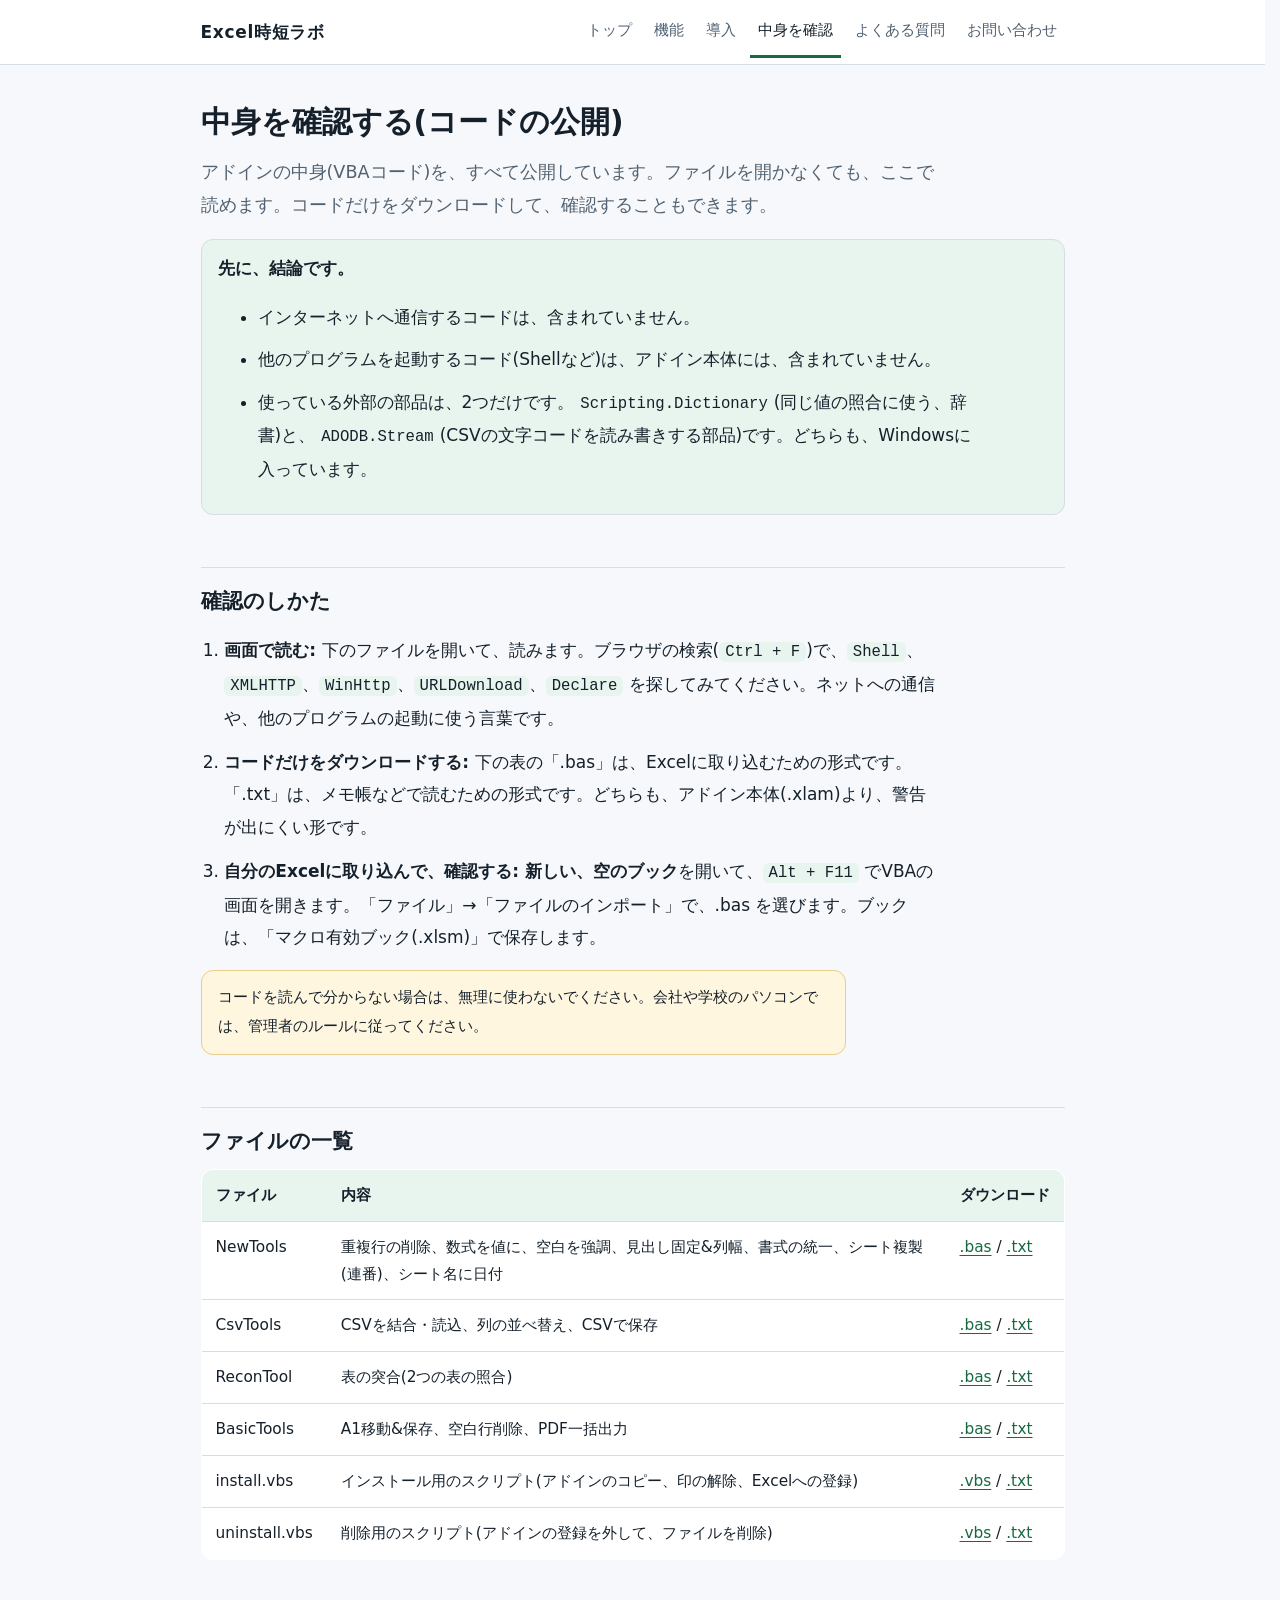
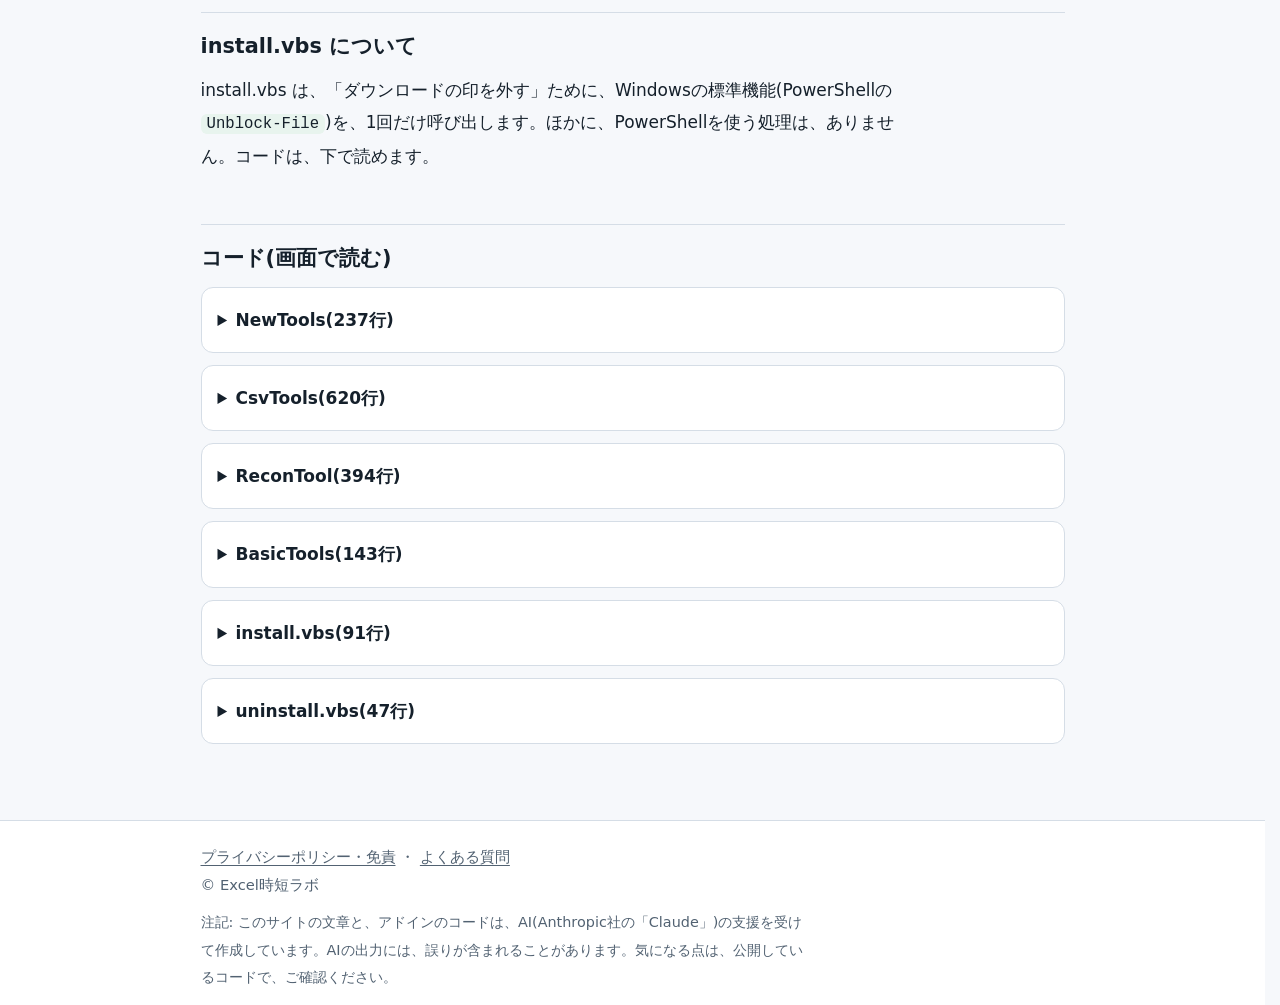
==== code.html @ a4383a53 "Add files via upload" ====
<!doctype html>
<html lang="ja">
<head>
<meta charset="utf-8">
<meta name="viewport" content="width=device-width, initial-scale=1">
<title>中身を確認する(コードの公開)|Excel時短ラボ</title>
<meta name="description" content="アドインのVBAコードを、すべて公開しています。画面で読めて、コードだけをダウンロードして確認することもできます。">
<link rel="stylesheet" href="style.css">
</head>
<body>
<a class="skip" href="#main">本文へ移動</a>
<header class="site"><div class="wrap">
  <a class="brand" href="index.html">Excel時短ラボ</a>
  <nav class="site" aria-label="メニュー">
    <a href="index.html">トップ</a><a href="features.html">機能</a><a href="install.html">導入</a><a href="code.html" aria-current="page">中身を確認</a><a href="faq.html">よくある質問</a><a href="contact.html">お問い合わせ</a>
  </nav>
</div></header>

<main id="main"><div class="wrap">
  <h1>中身を確認する(コードの公開)</h1>
  <p class="lead">アドインの中身(VBAコード)を、すべて公開しています。ファイルを開かなくても、ここで読めます。コードだけをダウンロードして、確認することもできます。</p>

  <div class="ok">
    <b>先に、結論です。</b>
    <ul>
      <li>インターネットへ通信するコードは、含まれていません。</li>
      <li>他のプログラムを起動するコード(Shellなど)は、アドイン本体には、含まれていません。</li>
      <li>使っている外部の部品は、2つだけです。<code>Scripting.Dictionary</code>(同じ値の照合に使う、辞書)と、<code>ADODB.Stream</code>(CSVの文字コードを読み書きする部品)です。どちらも、Windowsに入っています。</li>
    </ul>
  </div>

  <h2>確認のしかた</h2>
  <ol class="steps">
    <li><b>画面で読む:</b> 下のファイルを開いて、読みます。ブラウザの検索(<code>Ctrl + F</code>)で、<code>Shell</code>、<code>XMLHTTP</code>、<code>WinHttp</code>、<code>URLDownload</code>、<code>Declare</code> を探してみてください。ネットへの通信や、他のプログラムの起動に使う言葉です。</li>
    <li><b>コードだけをダウンロードする:</b> 下の表の「.bas」は、Excelに取り込むための形式です。「.txt」は、メモ帳などで読むための形式です。どちらも、アドイン本体(.xlam)より、警告が出にくい形です。</li>
    <li><b>自分のExcelに取り込んで、確認する:</b> <b>新しい、空のブック</b>を開いて、<code>Alt + F11</code> でVBAの画面を開きます。「ファイル」→「ファイルのインポート」で、.bas を選びます。ブックは、「マクロ有効ブック(.xlsm)」で保存します。</li>
  </ol>
  <p class="note">コードを読んで分からない場合は、無理に使わないでください。会社や学校のパソコンでは、管理者のルールに従ってください。</p>

  <h2>ファイルの一覧</h2>
  <table>
    <tr><th>ファイル</th><th>内容</th><th>ダウンロード</th></tr>
    <tr><td>NewTools</td><td>重複行の削除、数式を値に、空白を強調、見出し固定&amp;列幅、書式の統一、シート複製(連番)、シート名に日付</td><td><a href="code/NewTools.bas" download>.bas</a> / <a href="code/NewTools.txt">.txt</a></td></tr>
    <tr><td>CsvTools</td><td>CSVを結合・読込、列の並べ替え、CSVで保存</td><td><a href="code/CsvTools.bas" download>.bas</a> / <a href="code/CsvTools.txt">.txt</a></td></tr>
    <tr><td>ReconTool</td><td>表の突合(2つの表の照合)</td><td><a href="code/ReconTool.bas" download>.bas</a> / <a href="code/ReconTool.txt">.txt</a></td></tr>
    <tr><td>BasicTools</td><td>A1移動&amp;保存、空白行削除、PDF一括出力</td><td><a href="code/BasicTools.bas" download>.bas</a> / <a href="code/BasicTools.txt">.txt</a></td></tr>
    <tr><td>install.vbs</td><td>インストール用のスクリプト(アドインのコピー、印の解除、Excelへの登録)</td><td><a href="code/install.vbs" download>.vbs</a> / <a href="code/install.txt">.txt</a></td></tr>
    <tr><td>uninstall.vbs</td><td>削除用のスクリプト(アドインの登録を外して、ファイルを削除)</td><td><a href="code/uninstall.vbs" download>.vbs</a> / <a href="code/uninstall.txt">.txt</a></td></tr>
  </table>

  <h2>install.vbs について</h2>
  <p>install.vbs は、「ダウンロードの印を外す」ために、Windowsの標準機能(PowerShellの <code>Unblock-File</code>)を、1回だけ呼び出します。ほかに、PowerShellを使う処理は、ありません。コードは、下で読めます。</p>

  <h2>コード(画面で読む)</h2>
  <details><summary>NewTools(237行)</summary><pre class="code">Attribute VB_Name = "NewTools"
Option Explicit

' 便利ツール 追加機能(重複行の削除 / 見出し固定と列幅調整 / 数式を値に / 空白の強調 / 書式の統一 / シート複製 / シート名に日付)
' リボンのボタン(customUI14.xml)の onAction から呼ばれる。ファイルの削除や、ネットへの送信は、しない。

Private Const TITLE As String = "便利ツール"

Private Function NT_Ask(ByVal msg As String) As Boolean
    NT_Ask = (MsgBox(msg, vbYesNo + vbQuestion + vbDefaultButton2, TITLE) = vbYes)
End Function

Private Function NT_SelRange() As Range
    ' 選択がセル範囲のときだけ返す(グラフなどを選んでいるときは Nothing)
    If TypeName(Selection) = "Range" Then Set NT_SelRange = Selection
End Function

Private Function NT_SheetExists(ByVal nm As String) As Boolean
    Dim ws As Object
    For Each ws In ActiveWorkbook.Sheets
        If StrComp(ws.Name, nm, vbTextCompare) = 0 Then NT_SheetExists = True: Exit Function
    Next ws
End Function

' ---- 1. 重複行の削除 ----
' Excel 標準の RemoveDuplicates は、この呼び出し方だと「引数が不正」になることがあるので、自分で重複を探して、下の行から削除する
Sub Ribbon_RemoveDuplicates(control As IRibbonControl)
    Dim rng As Range, ans As VbMsgBoxResult, data As Variant, dict As Object
    Dim flags() As Boolean, r As Long, c As Long, key As String, startRow As Long, cnt As Long
    Set rng = NT_SelRange()
    If rng Is Nothing Then MsgBox "セル範囲を選んでから、押してください。", vbExclamation, TITLE: Exit Sub
    If rng.Areas.Count &gt; 1 Then MsgBox "範囲は、1か所だけ選んでください。", vbExclamation, TITLE: Exit Sub
    If rng.Cells.CountLarge = 1 Then Set rng = rng.CurrentRegion
    If rng.Rows.Count &lt; 2 Then MsgBox "2行以上のデータを選んでください。", vbExclamation, TITLE: Exit Sub
    ans = MsgBox("範囲 " &amp; rng.Address(False, False) &amp; " で、すべての列が同じ行を、重複として削除します(最初の1行は残します)。" &amp; vbCrLf &amp; vbCrLf &amp; _
                 "1行目は、見出しですか?" &amp; vbCrLf &amp; _
                 "  はい … 見出し(削除の対象にしない)" &amp; vbCrLf &amp; _
                 "  いいえ … 見出しなし" &amp; vbCrLf &amp; _
                 "  キャンセル … 中止" &amp; vbCrLf &amp; vbCrLf &amp; _
                 "※ 元に戻せません。心配なら、先に、ファイルのコピーを取ってください。", _
                 vbYesNoCancel + vbQuestion + vbDefaultButton3, TITLE)
    If ans = vbCancel Then Exit Sub
    startRow = IIf(ans = vbYes, 2, 1)
    On Error GoTo EH
    data = rng.Value2
    Set dict = CreateObject("Scripting.Dictionary")
    dict.CompareMode = vbTextCompare
    ReDim flags(1 To UBound(data, 1))
    For r = startRow To UBound(data, 1)
        key = ""
        For c = 1 To UBound(data, 2)
            If IsError(data(r, c)) Then
                key = key &amp; "#E" &amp; Chr(1)
            Else
                key = key &amp; CStr(data(r, c)) &amp; Chr(1)
            End If
        Next c
        If dict.Exists(key) Then
            flags(r) = True
            cnt = cnt + 1
        Else
            dict.Add key, 1
        End If
    Next r
    If cnt = 0 Then MsgBox "重複した行は、ありませんでした。", vbInformation, TITLE: Exit Sub
    Application.ScreenUpdating = False
    For r = UBound(data, 1) To startRow Step -1
        If flags(r) Then rng.Rows(r).Delete Shift:=xlUp
    Next r
    Application.ScreenUpdating = True
    MsgBox cnt &amp; " 行の重複を、削除しました。", vbInformation, TITLE
    Exit Sub
EH:
    Application.ScreenUpdating = True
    MsgBox "削除できませんでした。(" &amp; Err.Description &amp; ")", vbExclamation, TITLE
End Sub


' ---- 2. 見出し行の固定と、列幅の自動調整(全シート) ----
Sub Ribbon_FreezeAutoFit(control As IRibbonControl)
    Dim ws As Worksheet, cur As Object, skipped As Long
    If Not NT_Ask("全シートの、1行目を見出しとして固定し、列幅を自動調整します。" &amp; vbCrLf &amp; "(今ある固定と、列幅は、置き換わります)" &amp; vbCrLf &amp; vbCrLf &amp; "よろしいですか?") Then Exit Sub
    Set cur = ActiveSheet
    Application.ScreenUpdating = False
    For Each ws In ActiveWorkbook.Worksheets
        If ws.Visible = xlSheetVisible Then
            On Error Resume Next
            Err.Clear
            ws.Activate
            ActiveWindow.FreezePanes = False
            ActiveWindow.ScrollRow = 1
            ActiveWindow.ScrollColumn = 1
            ws.Range("A2").Select
            ActiveWindow.FreezePanes = True
            ws.Range("A1").Select
            ws.UsedRange.Columns.AutoFit
            If Err.Number &lt;&gt; 0 Then skipped = skipped + 1
            On Error GoTo 0
        End If
    Next ws
    cur.Activate
    Application.ScreenUpdating = True
    MsgBox "完了しました。" &amp; IIf(skipped &gt; 0, vbCrLf &amp; "(保護されているなどで、処理できなかったシート: " &amp; skipped &amp; ")", ""), vbInformation, TITLE
End Sub

' ---- 3. 全シートの書式の統一 ----
Sub Ribbon_UnifyFormat(control As IRibbonControl)
    Dim ws As Worksheet, cur As Object, fnt As String, sz As Double, skipped As Long
    If Not NT_Ask("全シートの、データのある範囲に、次の書式をそろえます。" &amp; vbCrLf &amp; _
                  "  ・フォント … いま開いているシートの A1 と同じ" &amp; vbCrLf &amp; _
                  "  ・細い罫線(薄いグレー)" &amp; vbCrLf &amp; _
                  "  ・1行目 … 太字、薄いグレーの背景" &amp; vbCrLf &amp; vbCrLf &amp; _
                  "※ 元に戻せません。よろしいですか?") Then Exit Sub
    Set cur = ActiveSheet
    fnt = cur.Range("A1").Font.Name
    sz = cur.Range("A1").Font.Size
    Application.ScreenUpdating = False
    For Each ws In ActiveWorkbook.Worksheets
        If ws.Visible = xlSheetVisible Then
            If Application.WorksheetFunction.CountA(ws.UsedRange) &gt; 0 Then
                On Error Resume Next
                Err.Clear
                With ws.UsedRange
                    .Font.Name = fnt
                    .Font.Size = sz
                    .Borders.LineStyle = xlContinuous
                    .Borders.Weight = xlThin
                    .Borders.Color = RGB(191, 191, 191)
                    .Rows(1).Font.Bold = True
                    .Rows(1).Interior.Color = RGB(242, 242, 242)
                End With
                If Err.Number &lt;&gt; 0 Then skipped = skipped + 1
                On Error GoTo 0
            End If
        End If
    Next ws
    Application.ScreenUpdating = True
    MsgBox "完了しました。" &amp; IIf(skipped &gt; 0, vbCrLf &amp; "(保護されているなどで、処理できなかったシート: " &amp; skipped &amp; ")", ""), vbInformation, TITLE
End Sub

' ---- 4. 数式を値に変換 ----
Sub Ribbon_ToValues(control As IRibbonControl)
    Dim rng As Range, a As Range, r As Range
    Set rng = NT_SelRange()
    If rng Is Nothing Then MsgBox "セル範囲を選んでから、押してください。", vbExclamation, TITLE: Exit Sub
    If Not NT_Ask("選んだ範囲 " &amp; rng.Address(False, False) &amp; " の数式を、結果の値に置き換えます。" &amp; vbCrLf &amp; _
                  "数式は、なくなります。元に戻せません。" &amp; vbCrLf &amp; vbCrLf &amp; "よろしいですか?") Then Exit Sub
    On Error GoTo EH
    For Each a In rng.Areas
        Set r = Intersect(a, a.Worksheet.UsedRange)    ' 列全体などを選んだときに、重くならないように
        If Not r Is Nothing Then r.Value = r.Value
    Next a
    MsgBox "値に変換しました。", vbInformation, TITLE
    Exit Sub
EH:
    MsgBox "変換できませんでした。(" &amp; Err.Description &amp; ")", vbExclamation, TITLE
End Sub

' ---- 5. 空白セルの強調 / 解除 ----
Sub Ribbon_HighlightBlank(control As IRibbonControl)
    Dim target As Range, ans As VbMsgBoxResult, fc As Object, i As Long
    Set target = NT_SelRange()
    If target Is Nothing Then Set target = ActiveSheet.UsedRange
    If target.Cells.CountLarge = 1 Then Set target = ActiveSheet.UsedRange
    ans = MsgBox("範囲 " &amp; target.Address(False, False) &amp; " の空白セルを、色で強調します(条件付き書式)。" &amp; vbCrLf &amp; vbCrLf &amp; _
                 "  はい … 黄色で強調する" &amp; vbCrLf &amp; _
                 "  いいえ … 空白の強調を解除する" &amp; vbCrLf &amp; _
                 "  キャンセル … 中止", vbYesNoCancel + vbQuestion, TITLE)
    If ans = vbCancel Then Exit Sub
    On Error GoTo EH
    If ans = vbYes Then
        Set fc = target.FormatConditions.Add(Type:=xlBlanksCondition)
        fc.SetFirstPriority
        fc.Interior.Color = RGB(255, 242, 102)
    Else
        For i = target.FormatConditions.Count To 1 Step -1
            If target.FormatConditions(i).Type = xlBlanksCondition Then target.FormatConditions(i).Delete
        Next i
    End If
    MsgBox "完了しました。", vbInformation, TITLE
    Exit Sub
EH:
    MsgBox "処理できませんでした。(" &amp; Err.Description &amp; ")", vbExclamation, TITLE
End Sub

' ---- 6. シートの複製(連番) ----
Sub Ribbon_CopySheet(control As IRibbonControl)
    Dim s As String, n As Long, i As Long, k As Long, src As Object, base As String, nm As String, suffix As String
    If ActiveSheet Is Nothing Then Exit Sub
    s = InputBox("いま開いているシート「" &amp; ActiveSheet.Name &amp; "」を、何枚、複製しますか?(1?50)" &amp; vbCrLf &amp; "名前は、「元の名前_1」「元の名前_2」…になります。", TITLE, "3")
    If Len(s) = 0 Then Exit Sub
    If Not IsNumeric(s) Then MsgBox "数字で入力してください。", vbExclamation, TITLE: Exit Sub
    n = CLng(s)
    If n &lt; 1 Or n &gt; 50 Then MsgBox "1?50の数字にしてください。", vbExclamation, TITLE: Exit Sub
    Set src = ActiveSheet
    base = src.Name
    On Error GoTo EH
    Application.ScreenUpdating = False
    For i = 1 To n
        Do
            k = k + 1
            suffix = "_" &amp; k
            nm = Left$(base, 31 - Len(suffix)) &amp; suffix
        Loop While NT_SheetExists(nm)
        src.Copy After:=ActiveWorkbook.Sheets(ActiveWorkbook.Sheets.Count)
        ActiveSheet.Name = nm
        src.Activate
    Next i
    Application.ScreenUpdating = True
    MsgBox n &amp; " 枚、複製しました。", vbInformation, TITLE
    Exit Sub
EH:
    Application.ScreenUpdating = True
    MsgBox "途中で止まりました。(" &amp; Err.Description &amp; ")", vbExclamation, TITLE
End Sub

' ---- 7. シート名の先頭に、日付(yyyymmdd_)を付ける ----
Sub Ribbon_RenameSheets(control As IRibbonControl)
    Dim ws As Object, pre As String, nm As String, done As Long, skipped As Long
    pre = Format(Date, "yyyymmdd") &amp; "_"
    If Not NT_Ask("全シートの名前の先頭に、「" &amp; pre &amp; "」を付けます。(31文字を超える分は、後ろを切ります)" &amp; vbCrLf &amp; vbCrLf &amp; "よろしいですか?") Then Exit Sub
    On Error Resume Next
    For Each ws In ActiveWorkbook.Sheets
        If Left$(ws.Name, Len(pre)) &lt;&gt; pre Then
            nm = Left$(pre &amp; ws.Name, 31)
            If NT_SheetExists(nm) Then
                skipped = skipped + 1
            Else
                Err.Clear
                ws.Name = nm
                If Err.Number &lt;&gt; 0 Then skipped = skipped + 1 Else done = done + 1
            End If
        End If
    Next ws
    On Error GoTo 0
    MsgBox done &amp; " 枚の名前を変えました。" &amp; IIf(skipped &gt; 0, vbCrLf &amp; "(名前が重なるなどで、変えなかったシート: " &amp; skipped &amp; ")", ""), vbInformation, TITLE
End Sub</pre></details>
  <details><summary>CsvTools(620行)</summary><pre class="code">Attribute VB_Name = "CsvTools"
Option Explicit

' CSVツール(CSVの結合・読み込み / 列の並べ替え / CSVで保存)
' リボンのボタン(customUI14.xml)の onAction から呼ばれる。
' 読み込んだCSVは書き換えない。結果は、新しいシートに出す。ファイルの削除や、ネットへの送信は、しない。
Private Const TITLE As String = "CSVツール"
Private Const MAX_ROWS As Long = 1048576

' ---------------------------------------------------------------
' 共通: CSVの読み込み
' ---------------------------------------------------------------
Private Function Csv_IsUtf8(b() As Byte, ByRef hasHigh As Boolean) As Boolean
    Dim i As Long, n As Long, c As Long, k As Long, j As Long
    n = UBound(b)
    i = 0
    Do While i &lt;= n
        c = b(i)
        If c &lt; &amp;H80 Then
            i = i + 1
        Else
            hasHigh = True
            If c &gt;= &amp;HC2 And c &lt;= &amp;HDF Then
                k = 1
            ElseIf c &gt;= &amp;HE0 And c &lt;= &amp;HEF Then
                k = 2
            ElseIf c &gt;= &amp;HF0 And c &lt;= &amp;HF4 Then
                k = 3
            Else
                Exit Function
            End If
            If i + k &gt; n Then Exit Function
            For j = 1 To k
                If (b(i + j) And &amp;HC0) &lt;&gt; &amp;H80 Then Exit Function
            Next j
            i = i + k + 1
        End If
    Loop
    Csv_IsUtf8 = True
End Function

' 文字コードを自動で見分けて(UTF-8 / Shift-JIS / UTF-16)、全体を文字列で返す
Private Function Csv_ReadText(ByVal path As String, ByRef encName As String) As String
    Dim st As Object, b() As Byte, cs As String, hasHigh As Boolean, s As String
    Set st = CreateObject("ADODB.Stream")
    st.Type = 1
    st.Open
    st.LoadFromFile path
    If st.Size = 0 Then
        st.Close
        encName = "空のファイル"
        Exit Function
    End If
    b = st.Read
    st.Close
    If UBound(b) &gt;= 2 Then
        If b(0) = &amp;HEF And b(1) = &amp;HBB And b(2) = &amp;HBF Then
            cs = "utf-8"
            encName = "UTF-8(BOM付き)"
        End If
    End If
    If Len(cs) = 0 And UBound(b) &gt;= 1 Then
        If b(0) = &amp;HFF And b(1) = &amp;HFE Then
            cs = "unicode"
            encName = "UTF-16"
        End If
    End If
    If Len(cs) = 0 Then
        If Csv_IsUtf8(b, hasHigh) Then
            cs = "utf-8"
            encName = IIf(hasHigh, "UTF-8", "ASCII")
        Else
            cs = "shift_jis"
            encName = "Shift-JIS"
        End If
    End If
    Set st = CreateObject("ADODB.Stream")
    st.Type = 2
    st.Charset = cs
    st.Open
    st.LoadFromFile path
    s = st.ReadText(-1)
    st.Close
    If Len(s) &gt; 0 Then
        If AscW(Left$(s, 1)) = &amp;HFEFF Then s = Mid$(s, 2)
    End If
    Csv_ReadText = s
End Function

Private Function Csv_DetectDelim(ByVal txt As String) As String
    Dim p As Long, head As String, nc As Long, nt As Long, ns As Long
    p = InStr(txt, vbLf)
    If p = 0 Then head = txt Else head = Left$(txt, p - 1)
    nc = Len(head) - Len(Replace(head, ",", ""))
    nt = Len(head) - Len(Replace(head, vbTab, ""))
    ns = Len(head) - Len(Replace(head, ";", ""))
    Csv_DetectDelim = ","
    If nt &gt; nc And nt &gt;= ns Then Csv_DetectDelim = vbTab
    If ns &gt; nc And ns &gt; nt Then Csv_DetectDelim = ";"
End Function

' 1レコード(引用符つきの、改行入りの項目も含む)を、項目に分ける
Private Function Csv_SplitRec(ByVal rec As String, ByVal delim As String) As String()
    Dim res() As String, n As Long, i As Long, L As Long
    Dim ch As String, inQ As Boolean, cur As String
    If InStr(rec, """") = 0 Then
        Csv_SplitRec = Split(rec, delim)
        Exit Function
    End If
    ReDim res(0 To 31)
    n = -1
    L = Len(rec)
    i = 1
    Do While i &lt;= L
        ch = Mid$(rec, i, 1)
        If inQ Then
            If ch = """" Then
                If i &lt; L And Mid$(rec, i + 1, 1) = """" Then
                    cur = cur &amp; """"
                    i = i + 1
                Else
                    inQ = False
                End If
            Else
                cur = cur &amp; ch
            End If
        ElseIf ch = """" Then
            inQ = True
        ElseIf ch = delim Then
            n = n + 1
            If n &gt; UBound(res) Then ReDim Preserve res(0 To UBound(res) * 2 + 1)
            res(n) = cur
            cur = ""
        Else
            cur = cur &amp; ch
        End If
        i = i + 1
    Loop
    n = n + 1
    If n &gt; UBound(res) Then ReDim Preserve res(0 To UBound(res) * 2 + 1)
    res(n) = cur
    ReDim Preserve res(0 To n)
    Csv_SplitRec = res
End Function

' 項目1つを、セルに入れる値にする。
' ・=, +, @ で始まる文字は、数式として動かさず、文字のまま入れる(CSVの中の数式が、実行されるのを防ぐ)
' ・001 のように先頭が 0 の番号や、16桁以上の番号は、文字のまま入れる(0や下の桁が消えないように)
Private Function Csv_Cell(ByVal s As String) As Variant
    Dim c1 As String
    If Len(s) = 0 Then Exit Function
    c1 = Left$(s, 1)
    If c1 = "=" Or c1 = "+" Or c1 = "@" Then
        Csv_Cell = "'" &amp; s
    ElseIf c1 = "-" And Not IsNumeric(s) Then
        Csv_Cell = "'" &amp; s
    ElseIf Not (s Like "*[!0-9]*") And ((c1 = "0" And Len(s) &gt; 1) Or Len(s) &gt;= 16) Then
        Csv_Cell = "'" &amp; s
    Else
        Csv_Cell = s
    End If
End Function

' 見出しの名前として使うため、先頭の ' を外した文字にする
Private Function Csv_Plain(ByVal v As Variant) As String
    Dim s As String
    If IsEmpty(v) Then Exit Function
    s = CStr(v)
    If Left$(s, 1) = "'" Then s = Mid$(s, 2)
    Csv_Plain = s
End Function

' CSV全体を、2次元の配列(行, 列)にする。空の行は飛ばす
Private Function Csv_Parse(ByVal txt As String, ByRef nRows As Long, ByRef nCols As Long) As Variant
    Dim delim As String, lines() As String, i As Long, ub As Long, rec As String
    Dim recs() As Variant, cnt As Long, f() As String, r As Long, c As Long
    Dim out() As Variant
    txt = Replace(txt, vbCrLf, vbLf)
    txt = Replace(txt, vbCr, vbLf)
    delim = Csv_DetectDelim(txt)
    lines = Split(txt, vbLf)
    ub = UBound(lines)
    ReDim recs(1 To 1024)
    nCols = 0
    i = 0
    Do While i &lt;= ub
        rec = lines(i)
        i = i + 1
        Do While ((Len(rec) - Len(Replace(rec, """", ""))) Mod 2 = 1) And i &lt;= ub
            rec = rec &amp; vbLf &amp; lines(i)
            i = i + 1
        Loop
        If Len(rec) &gt; 0 Then
            f = Csv_SplitRec(rec, delim)
            cnt = cnt + 1
            If cnt &gt; UBound(recs) Then ReDim Preserve recs(1 To UBound(recs) * 2)
            recs(cnt) = f
            If UBound(f) + 1 &gt; nCols Then nCols = UBound(f) + 1
        End If
    Loop
    nRows = cnt
    If cnt = 0 Then
        Csv_Parse = Empty
        Exit Function
    End If
    ReDim out(1 To cnt, 1 To nCols)
    For r = 1 To cnt
        f = recs(r)
        For c = 0 To UBound(f)
            out(r, c + 1) = Csv_Cell(f(c))
        Next c
        recs(r) = Empty
    Next r
    Csv_Parse = out
End Function

Private Function Csv_UniqueSheetName(ByVal baseName As String) As String
    Dim nm As String, n As Long, ws As Object, hit As Boolean
    nm = baseName
    n = 1
    Do
        hit = False
        For Each ws In ActiveWorkbook.Sheets
            If StrComp(ws.Name, nm, vbTextCompare) = 0 Then hit = True: Exit For
        Next ws
        If Not hit Then Exit Do
        n = n + 1
        nm = baseName &amp; "(" &amp; n &amp; ")"
    Loop
    Csv_UniqueSheetName = nm
End Function

' ---------------------------------------------------------------
' 1. CSVを結合・読み込み
' ---------------------------------------------------------------
Sub Ribbon_CsvMerge(control As IRibbonControl)
    Dim fd As Object, nF As Long, k As Long, i As Long, tmp As String
    Dim paths() As String, hasHdr As Boolean, addSrc As Boolean, ans As VbMsgBoxResult
    Dim ws As Worksheet, msg As String

    Set fd = Application.FileDialog(3)
    With fd
        .TITLE = "結合・読み込みするCSVを選んでください(複数選べます)"
        .AllowMultiSelect = True
        .Filters.Clear
        .Filters.Add "CSVファイル", "*.csv;*.txt"
        .Filters.Add "すべてのファイル", "*.*"
        If .Show &lt;&gt; -1 Then Exit Sub
        nF = .SelectedItems.Count
        ReDim paths(1 To nF)
        For k = 1 To nF
            paths(k) = .SelectedItems(k)
        Next k
    End With
    ' ファイル名の順にそろえる(毎回、同じ順番になるように)
    For k = 1 To nF - 1
        For i = k + 1 To nF
            If StrComp(paths(i), paths(k), vbTextCompare) &lt; 0 Then tmp = paths(k): paths(k) = paths(i): paths(i) = tmp
        Next i
    Next k

    ans = MsgBox("選んだ " &amp; nF &amp; " 個のCSVの1行目は、見出し(列の名前)ですか?" &amp; vbCrLf &amp; vbCrLf &amp; _
                 "はい … 見出しの名前で列をそろえて、結合します(列の並びが違っても大丈夫)" &amp; vbCrLf &amp; _
                 "いいえ … 見出しなし。左から順に、積み重ねます" &amp; vbCrLf &amp; _
                 "キャンセル … 中止", vbYesNoCancel + vbQuestion, TITLE)
    If ans = vbCancel Then Exit Sub
    hasHdr = (ans = vbYes)
    addSrc = (MsgBox("先頭の列に、元のファイル名を入れますか?", vbYesNo + vbQuestion, TITLE) = vbYes)
    Set ws = Csv_DoMerge(paths, hasHdr, addSrc, msg)
    MsgBox msg, IIf(ws Is Nothing, vbExclamation, vbInformation), TITLE
End Sub

' 結合の本体。成功したら、新しいシートを返す(失敗したら Nothing)。msg に、ユーザーへの報告を入れる
' paths は、1 から始まる配列
Private Function Csv_DoMerge(paths() As String, ByVal hasHdr As Boolean, ByVal addSrc As Boolean, ByRef msg As String) As Worksheet
    Dim nF As Long, k As Long, sc As Long
    Dim names() As String, encs() As String
    Dim datas() As Variant, maps() As Variant, rowsN() As Long, colsN() As Long
    Dim hdrDict As Object, used As Object, hdrList() As String, nHdr As Long
    Dim m() As Long, c As Long, nm As String, key As String, cnt As Long, txt As String
    Dim totalRows As Long, startRow As Long, outCols As Long, nR As Long, r As Long, nxt As Long
    Dim ws As Worksheet, a() As Variant, src As Variant, dataRows As Long
    Dim diffCols As Boolean, shown As Long
    nF = UBound(paths)
    sc = IIf(addSrc, 1, 0)
    startRow = IIf(hasHdr, 2, 1)

    On Error GoTo EH
    Application.ScreenUpdating = False
    ReDim datas(1 To nF): ReDim maps(1 To nF)
    ReDim rowsN(1 To nF): ReDim colsN(1 To nF)
    ReDim names(1 To nF): ReDim encs(1 To nF)

    ' 読み込み(CSVは書き換えない)
    For k = 1 To nF
        names(k) = Mid$(paths(k), InStrRev(paths(k), "\") + 1)
        txt = Csv_ReadText(paths(k), encs(k))
        datas(k) = Csv_Parse(txt, rowsN(k), colsN(k))
        txt = ""
    Next k

    ' 列の対応づけ(見出しの名前、または左からの順)
    Set hdrDict = CreateObject("Scripting.Dictionary")
    hdrDict.CompareMode = vbTextCompare
    ReDim hdrList(1 To 64)
    For k = 1 To nF
        If colsN(k) &gt; 0 Then
            src = datas(k)
            ReDim m(1 To colsN(k))
            If hasHdr Then
                Set used = CreateObject("Scripting.Dictionary")
                used.CompareMode = vbTextCompare
                For c = 1 To colsN(k)
                    nm = Trim$(Csv_Plain(src(1, c)))
                    If Len(nm) = 0 Then nm = "(列" &amp; c &amp; ")"
                    key = nm
                    cnt = 1
                    Do While used.Exists(key)
                        cnt = cnt + 1
                        key = nm &amp; "(" &amp; cnt &amp; ")"
                    Loop
                    used.Add key, 1
                    If Not hdrDict.Exists(key) Then
                        nHdr = nHdr + 1
                        hdrDict.Add key, nHdr
                        If nHdr &gt; UBound(hdrList) Then ReDim Preserve hdrList(1 To nHdr * 2)
                        hdrList(nHdr) = key
                    End If
                    m(c) = hdrDict(key)
                Next c
            Else
                For c = 1 To colsN(k)
                    m(c) = c
                Next c
                If colsN(k) &gt; nHdr Then nHdr = colsN(k)
            End If
            maps(k) = m
        End If
    Next k
    If nHdr = 0 Then
        Application.ScreenUpdating = True
        msg = "読み込める行がありませんでした。"
        Exit Function
    End If

    ' 行数の確認
    totalRows = IIf(hasHdr, 1, 0)
    For k = 1 To nF
        If colsN(k) &gt; 0 And rowsN(k) &gt;= startRow Then totalRows = totalRows + rowsN(k) - startRow + 1
        If colsN(k) &lt;&gt; nHdr Then diffCols = True
    Next k
    outCols = nHdr + sc
    If totalRows &gt; MAX_ROWS Or outCols &gt; 16384 Then
        Application.ScreenUpdating = True
        msg = "Excelの上限(" &amp; Format(MAX_ROWS, "#,##0") &amp; " 行 / 16384 列)を超えるため、結合できません。"
        Exit Function
    End If

    ' 書き出し(新しいシートに)
    If Workbooks.Count = 0 Then Workbooks.Add
    Set ws = ActiveWorkbook.Worksheets.Add(After:=ActiveWorkbook.Sheets(ActiveWorkbook.Sheets.Count))
    ws.Name = Csv_UniqueSheetName("CSV結合")
    nxt = 1
    If hasHdr Then
        ReDim a(1 To 1, 1 To outCols)
        If addSrc Then a(1, 1) = "元ファイル"
        For c = 1 To nHdr
            a(1, sc + c) = Csv_Cell(hdrList(c))
        Next c
        ws.Cells(1, 1).Resize(1, outCols).Value2 = a
        nxt = 2
    End If
    For k = 1 To nF
        If colsN(k) &gt; 0 And rowsN(k) &gt;= startRow Then
            src = datas(k)
            m = maps(k)
            nR = rowsN(k) - startRow + 1
            ReDim a(1 To nR, 1 To outCols)
            For r = 1 To nR
                If addSrc Then a(r, 1) = Csv_Cell(names(k))
                For c = 1 To colsN(k)
                    a(r, sc + m(c)) = src(r + startRow - 1, c)
                Next c
            Next r
            ws.Cells(nxt, 1).Resize(nR, outCols).Value2 = a
            nxt = nxt + nR
            dataRows = dataRows + nR
        End If
        datas(k) = Empty
    Next k
    If hasHdr Then ws.Rows(1).Font.Bold = True
    If totalRows &lt;= 50000 Then ws.Columns.AutoFit
    ws.Activate
    ws.Cells(1, 1).Select
    Application.ScreenUpdating = True

    ' 報告(検算つき)
    msg = "結合しました。新しいシート「" &amp; ws.Name &amp; "」を見てください。" &amp; vbCrLf &amp; vbCrLf
    For k = 1 To nF
        If shown &gt;= 15 Then Exit For
        shown = shown + 1
        msg = msg &amp; names(k) &amp; " … " &amp; encs(k) &amp; " / " &amp; IIf(colsN(k) &gt; 0, rowsN(k) - IIf(hasHdr, 1, 0), 0) &amp; " 行" &amp; vbCrLf
    Next k
    If nF &gt; shown Then msg = msg &amp; "ほか " &amp; (nF - shown) &amp; " 個" &amp; vbCrLf
    msg = msg &amp; vbCrLf &amp; "合計 " &amp; Format(dataRows, "#,##0") &amp; " 行" &amp; IIf(hasHdr, "(見出しを除く)", "") &amp; " / " &amp; nHdr &amp; " 列" &amp; vbCrLf
    If (nxt - 1) = totalRows Then
        msg = msg &amp; "検算: 書き込んだ行数が、各ファイルの行数の合計と一致しました。"
    Else
        msg = msg &amp; "検算: 行数が一致しません。結果を確認してください。"
    End If
    If diffCols Then msg = msg &amp; vbCrLf &amp; "※ ファイルによって列の数が違います。ないところは空白です。"
    Set Csv_DoMerge = ws
    Exit Function
EH:
    Application.ScreenUpdating = True
    msg = "うまくいきませんでした。" &amp; vbCrLf &amp; Err.Description
    If Not ws Is Nothing Then
        Application.DisplayAlerts = False
        ws.Delete
        Application.DisplayAlerts = True
    End If
End Function

' ---------------------------------------------------------------
' 2. 列の並べ替え・選択(新しいシートに出す)
' ---------------------------------------------------------------
Sub Ribbon_CsvColumns(control As IRibbonControl)
    Dim ws As Object, ur As Range, nc As Long, i As Long, prev As String
    Dim spec As String, nw As Worksheet, msg As String
    If Workbooks.Count = 0 Then MsgBox "ブックを開いてから、押してください。", vbExclamation, TITLE: Exit Sub
    Set ws = ActiveSheet
    If TypeName(ws) &lt;&gt; "Worksheet" Then MsgBox "ワークシートを開いてから、押してください。", vbExclamation, TITLE: Exit Sub
    Set ur = ws.UsedRange
    If ur.Cells.CountLarge &lt; 2 Then MsgBox "このシートには、データがありません。", vbExclamation, TITLE: Exit Sub
    nc = ur.Columns.Count
    For i = 1 To nc
        If i &gt; 30 Then prev = prev &amp; "...(以降は省略)": Exit For
        prev = prev &amp; i &amp; "=" &amp; Left$(CStr(ur.Cells(1, i).Value), 8) &amp; "  "
    Next i
    spec = InputBox("新しい列の順番を、番号か列の名前で、カンマで区切って入れてください。" &amp; vbCrLf &amp; _
                    "例: 3,1,2   または   日付,金額" &amp; vbCrLf &amp; _
                    "・書かなかった列は、新しいシートに出ません。" &amp; vbCrLf &amp; _
                    "・同じ列を2回書くと、2回出ます。" &amp; vbCrLf &amp; vbCrLf &amp; prev, TITLE, "")
    If Len(Trim$(spec)) = 0 Then Exit Sub
    Set nw = Csv_DoColumns(ws, spec, msg)
    MsgBox msg, IIf(nw Is Nothing, vbExclamation, vbInformation), TITLE
End Sub

' 列の並べ替えの本体。成功したら、新しいシートを返す(失敗したら Nothing)。msg に、ユーザーへの報告を入れる
Private Function Csv_DoColumns(ByVal ws As Object, ByVal spec As String, ByRef msg As String) As Worksheet
    Dim ur As Range, nc As Long, i As Long, j As Long
    Dim toks() As String, idx() As Long, t As String, tn As String, n As Long
    Dim found As Long, bad As String, nw As Worksheet
    Set ur = ws.UsedRange
    nc = ur.Columns.Count
    spec = Replace(Replace(spec, "、", ","), "，", ",")
    toks = Split(spec, ",")
    ReDim idx(1 To UBound(toks) + 1)
    n = 0
    For i = 0 To UBound(toks)
        t = Trim$(toks(i))
        If Len(t) &gt; 0 Then
            tn = StrConv(t, vbNarrow)
            found = 0
            If IsNumeric(tn) Then
                If CDbl(tn) &gt;= 1 And CDbl(tn) &lt;= nc And CDbl(tn) = Int(CDbl(tn)) Then found = CLng(tn)
            Else
                For j = 1 To nc
                    If StrComp(Trim$(CStr(ur.Cells(1, j).Value)), t, vbTextCompare) = 0 Then found = j: Exit For
                Next j
                If found = 0 And Len(tn) &lt;= 3 And Not (tn Like "*[!A-Za-z]*") Then
                    j = ws.Range(tn &amp; "1").Column - ur.Column + 1
                    If j &gt;= 1 And j &lt;= nc Then found = j
                End If
            End If
            If found = 0 Then
                bad = bad &amp; "「" &amp; t &amp; "」"
            Else
                n = n + 1
                idx(n) = found
            End If
        End If
    Next i
    If Len(bad) &gt; 0 Then
        msg = "次の指定は、列として見つかりませんでした: " &amp; bad &amp; vbCrLf &amp; "もう一度、やり直してください。"
        Exit Function
    End If
    If n = 0 Then
        msg = "列が指定されていません。"
        Exit Function
    End If

    On Error GoTo EH
    Application.ScreenUpdating = False
    Set nw = ActiveWorkbook.Worksheets.Add(After:=ActiveWorkbook.Sheets(ActiveWorkbook.Sheets.Count))
    nw.Name = Csv_UniqueSheetName("列並べ替え")
    For j = 1 To n
        ur.Columns(idx(j)).Copy
        nw.Cells(1, j).PasteSpecial Paste:=xlPasteValuesAndNumberFormats
        nw.Columns(j).ColumnWidth = ur.Columns(idx(j)).ColumnWidth
    Next j
    Application.CutCopyMode = False
    nw.Activate
    nw.Cells(1, 1).Select
    Application.ScreenUpdating = True
    msg = "新しいシート「" &amp; nw.Name &amp; "」に、" &amp; n &amp; " 列を並べました。元のシートは、そのままです。" &amp; vbCrLf &amp; "(数式は、結果の値になります)"
    Set Csv_DoColumns = nw
    Exit Function
EH:
    Application.CutCopyMode = False
    Application.ScreenUpdating = True
    msg = "うまくいきませんでした。" &amp; vbCrLf &amp; Err.Description
End Function

' ---------------------------------------------------------------
' 3. 開いているシートを、CSVで保存
' ---------------------------------------------------------------
Private Function Csv_Field(ByVal v As Variant, ByRef errs As Long) As String
    Dim s As String
    Select Case VarType(v)
        Case vbEmpty, vbNull
            s = ""
        Case vbError
            s = ""
            errs = errs + 1
        Case vbDate
            If CDbl(v) &lt; 1 Then
                s = Format$(v, "hh:nn:ss")
            ElseIf CDbl(v) = Int(CDbl(v)) Then
                s = Format$(v, "yyyy/mm/dd")
            Else
                s = Format$(v, "yyyy/mm/dd hh:nn:ss")
            End If
        Case vbBoolean
            s = IIf(v, "TRUE", "FALSE")
        Case Else
            s = CStr(v)
    End Select
    If InStr(s, ",") &gt; 0 Or InStr(s, """") &gt; 0 Or InStr(s, vbLf) &gt; 0 Or InStr(s, vbCr) &gt; 0 _
       Or Left$(s, 1) = " " Or Right$(s, 1) = " " Then
        s = """" &amp; Replace(s, """", """""") &amp; """"
    End If
    Csv_Field = s
End Function

Private Sub Csv_WriteText(ByVal path As String, ByVal txt As String, ByVal cs As String)
    Dim st As Object
    Set st = CreateObject("ADODB.Stream")
    st.Type = 2
    st.Charset = cs
    st.Open
    st.WriteText txt
    st.SaveToFile path, 2
    st.Close
End Sub

Sub Ribbon_CsvSave(control As IRibbonControl)
    Dim ws As Object, ur As Range
    Dim ans As VbMsgBoxResult, cs As String, fn As Variant, path As String, msg As String, ok As Boolean
    If Workbooks.Count = 0 Then MsgBox "ブックを開いてから、押してください。", vbExclamation, TITLE: Exit Sub
    Set ws = ActiveSheet
    If TypeName(ws) &lt;&gt; "Worksheet" Then MsgBox "ワークシートを開いてから、押してください。", vbExclamation, TITLE: Exit Sub
    Set ur = ws.UsedRange
    If ur.Cells.CountLarge &gt; 5000000 Then MsgBox "データが大きすぎます(500万セルまで)。", vbExclamation, TITLE: Exit Sub
    ans = MsgBox("このシート「" &amp; ws.Name &amp; "」を、CSVで保存します。" &amp; vbCrLf &amp; vbCrLf &amp; _
                 "はい … Shift-JIS(日本のExcelや会計ソフトで開く用)" &amp; vbCrLf &amp; _
                 "いいえ … UTF-8(BOM付き。海外のソフトやWeb用)" &amp; vbCrLf &amp; _
                 "キャンセル … 中止" &amp; vbCrLf &amp; vbCrLf &amp; _
                 "※ 保存されるのは、セルの値だけです。数式は結果、色や罫線は保存されません。", _
                 vbYesNoCancel + vbQuestion, TITLE)
    If ans = vbCancel Then Exit Sub
    cs = IIf(ans = vbYes, "shift_jis", "utf-8")
    fn = Application.GetSaveAsFilename(InitialFileName:=ws.Name &amp; ".csv", FileFilter:="CSVファイル (*.csv),*.csv", TITLE:="CSVの保存先")
    If VarType(fn) = vbBoolean Then Exit Sub
    path = CStr(fn)
    If LCase$(Right$(path, 4)) &lt;&gt; ".csv" Then path = path &amp; ".csv"
    ok = Csv_DoSave(ws, path, cs, msg)
    MsgBox msg, IIf(ok, vbInformation, vbExclamation), TITLE
End Sub

' 保存の本体。cs は "shift_jis" か "utf-8"。成功したら True。msg に、ユーザーへの報告を入れる
Private Function Csv_DoSave(ByVal ws As Object, ByVal path As String, ByVal cs As String, ByRef msg As String) As Boolean
    Dim ur As Range, data As Variant, one(1 To 1, 1 To 1) As Variant
    Dim r As Long, c As Long, nR As Long, nc As Long, f() As String, lines() As String
    Dim errs As Long, txt As String, back As String, enc As String
    Set ur = ws.UsedRange
    On Error GoTo EH
    Application.ScreenUpdating = False
    If ur.Cells.CountLarge = 1 Then
        one(1, 1) = ur.Value
        data = one
    Else
        data = ur.Value
    End If
    nR = UBound(data, 1)
    nc = UBound(data, 2)
    ReDim f(1 To nc)
    ReDim lines(1 To nR)
    For r = 1 To nR
        For c = 1 To nc
            f(c) = Csv_Field(data(r, c), errs)
        Next c
        lines(r) = Join(f, ",")
    Next r
    txt = Join(lines, vbCrLf) &amp; vbCrLf
    Csv_WriteText path, txt, cs
    Application.ScreenUpdating = True

    msg = "保存しました。" &amp; vbCrLf &amp; path &amp; vbCrLf &amp; nR &amp; " 行 / " &amp; nc &amp; " 列"
    If cs = "shift_jis" Then
        back = Csv_ReadText(path, enc)
        If back &lt;&gt; txt Then msg = msg &amp; vbCrLf &amp; vbCrLf &amp; "※ Shift-JIS にない文字が、「?」に変わった可能性があります。UTF-8 でも保存できます。"
    End If
    If errs &gt; 0 Then msg = msg &amp; vbCrLf &amp; vbCrLf &amp; "※ エラー値のセルが " &amp; errs &amp; " 個ありました(空白で保存しました)。"
    Csv_DoSave = True
    Exit Function
EH:
    Application.ScreenUpdating = True
    msg = "うまくいきませんでした。" &amp; vbCrLf &amp; Err.Description
End Function</pre></details>
  <details><summary>ReconTool(394行)</summary><pre class="code">Attribute VB_Name = "ReconTool"
Option Explicit

' 表の突合(2つの表を、キーの列で照らし合わせて、差を一覧にする)
' リボンのボタン(customUI14.xml)の onAction から呼ばれる。元の表は書き換えない。結果は、新しいシートに出す。
' 例: 請求書と発注書 / 売上と入金 / 名簿の新旧 などの照合
Private Const TITLE As String = "突合ツール"

' ---------------------------------------------------------------
' 共通
' ---------------------------------------------------------------
' セルの値を、比べるための文字にする(前後の空白と、全角の空白をなくす)
Private Function Rc_Norm(ByVal v As Variant) As String
    Dim s As String
    If IsError(v) Then Rc_Norm = "#ERR": Exit Function
    If IsEmpty(v) Then Exit Function
    ' 日付の値は、46336 のような数字ではなく、日付の文字にする(時刻が入っているときだけ、時刻も付ける)
    If VarType(v) = vbDate Then
        If v = Int(v) Then
            Rc_Norm = Format$(v, "yyyy/mm/dd")
        Else
            Rc_Norm = Format$(v, "yyyy/mm/dd hh:nn")
        End If
        Exit Function
    End If
    s = CStr(v)
    s = Replace(s, ChrW(&amp;H3000), " ")
    Rc_Norm = Trim$(s)
End Function

' 値が同じか。数字として読めるものは、数字で比べる(tol 以内の差なら、同じ)
Private Function Rc_Same(ByVal a As Variant, ByVal b As Variant, ByVal tol As Double) As Boolean
    Dim sa As String, sb As String
    sa = Rc_Norm(a)
    sb = Rc_Norm(b)
    If sa = sb Then Rc_Same = True: Exit Function
    If Len(sa) &gt; 0 And Len(sb) &gt; 0 And Len(sa) &lt;= 15 And Len(sb) &lt;= 15 Then
        If IsNumeric(sa) And IsNumeric(sb) Then
            Rc_Same = (Abs(CDbl(sa) - CDbl(sb)) &lt;= tol + 0.0000000001)
        End If
    End If
End Function

' キーの文字(大文字小文字は区別しない)。キーがすべて空白なら、blank を True にする
Private Function Rc_Key(d As Variant, ByVal r As Long, cols() As Long, ByRef blank As Boolean) As String
    Dim k As Long, s As String, part As String, anyVal As Boolean
    For k = 1 To UBound(cols)
        part = Rc_Norm(d(r, cols(k)))
        If Len(part) &gt; 0 Then anyVal = True
        s = s &amp; LCase$(part) &amp; Chr(1)
    Next k
    blank = Not anyVal
    Rc_Key = s
End Function

Private Function Rc_Show(d As Variant, ByVal r As Long, cols() As Long) As String
    Dim k As Long, s As String
    For k = 1 To UBound(cols)
        If k &gt; 1 Then s = s &amp; " / "
        s = s &amp; Rc_Norm(d(r, cols(k)))
    Next k
    Rc_Show = s
End Function

' 1行ぶんの中身を、「列名=値; 列名=値」の文字にする(長いときは、途中まで)
Private Function Rc_Desc(d As Variant, ByVal r As Long, hdr() As String, ByVal nc As Long) As String
    Dim c As Long, s As String, v As String
    For c = 1 To nc
        v = Rc_Norm(d(r, c))
        If Len(v) &gt; 0 Then
            If Len(s) &gt; 0 Then s = s &amp; "; "
            s = s &amp; hdr(c) &amp; "=" &amp; v
        End If
        If Len(s) &gt; 250 Then s = Left$(s, 250) &amp; "...": Exit For
    Next c
    Rc_Desc = s
End Function

' 結果の文字が、数式として動かないようにする
Private Function Rc_Safe(ByVal s As String) As String
    Dim c1 As String
    If Len(s) = 0 Then Exit Function
    c1 = Left$(s, 1)
    If c1 = "=" Or c1 = "+" Or c1 = "@" Or c1 = "-" Then Rc_Safe = "'" &amp; s Else Rc_Safe = s
End Function

Private Sub Rc_Put(res() As Variant, ByRef cnt As Long, ByVal a As String, ByVal b As String, ByVal c As String, ByVal d As Variant, ByVal e As Variant)
    cnt = cnt + 1
    res(cnt, 1) = a
    res(cnt, 2) = Rc_Safe(b)
    res(cnt, 3) = Rc_Safe(c)
    res(cnt, 4) = d
    res(cnt, 5) = e
End Sub

Private Function Rc_UniqueSheetName(ByVal baseName As String) As String
    Dim nm As String, n As Long, ws As Object, hit As Boolean
    nm = baseName
    n = 1
    Do
        hit = False
        For Each ws In ActiveWorkbook.Sheets
            If StrComp(ws.Name, nm, vbTextCompare) = 0 Then hit = True: Exit For
        Next ws
        If Not hit Then Exit Do
        n = n + 1
        nm = baseName &amp; "(" &amp; n &amp; ")"
    Loop
    Rc_UniqueSheetName = nm
End Function

' ---------------------------------------------------------------
' ボタン
' ---------------------------------------------------------------
Sub Ribbon_Reconcile(control As IRibbonControl)
    Dim rA As Range, rB As Range, hdr As String, i As Long, keySpec As String, tolS As String
    Dim tol As Double, ws As Worksheet, msg As String
    If Workbooks.Count = 0 Then MsgBox "ブックを開いてから、押してください。", vbExclamation, TITLE: Exit Sub
    On Error Resume Next
    Set rA = Application.InputBox("1つ目の表を、見出しの行も入れて、ドラッグで選んでください。" &amp; vbCrLf &amp; _
                                  "(別のシートや、別のブックを選んでもかまいません。1つのセルだけ選ぶと、まわりの表全体を使います)", TITLE &amp; " (1/4)", Type:=8)
    On Error GoTo 0
    If rA Is Nothing Then Exit Sub
    If rA.Cells.CountLarge = 1 Then Set rA = rA.CurrentRegion
    On Error Resume Next
    Set rB = Application.InputBox("2つ目の表を、見出しの行も入れて、選んでください。", TITLE &amp; " (2/4)", Type:=8)
    On Error GoTo 0
    If rB Is Nothing Then Exit Sub
    If rB.Cells.CountLarge = 1 Then Set rB = rB.CurrentRegion
    If rA.Areas.Count &gt; 1 Or rB.Areas.Count &gt; 1 Then MsgBox "表は、1つの四角い範囲で選んでください。", vbExclamation, TITLE: Exit Sub

    For i = 1 To rA.Columns.Count
        If i &gt; 20 Then hdr = hdr &amp; "...": Exit For
        hdr = hdr &amp; i &amp; "=" &amp; Left$(Rc_Norm(rA.Cells(1, i).Value2), 10) &amp; "  "
    Next i
    keySpec = InputBox("照らし合わせるキー(伝票番号、顧客コードなど)の列を、見出しの名前か番号で入れてください。" &amp; vbCrLf &amp; _
                       "2つ以上は、カンマで区切ります。見出しの名前は、2つの表で同じである必要があります。" &amp; vbCrLf &amp; vbCrLf &amp; _
                       "1つ目の表の列: " &amp; hdr, TITLE &amp; " (3/4)", Rc_Norm(rA.Cells(1, 1).Value2))
    If Len(Trim$(keySpec)) = 0 Then Exit Sub
    tolS = InputBox("数字の差が、いくつ以内なら「同じ」とみなしますか?" &amp; vbCrLf &amp; _
                    "0 なら、1円の違いも、差として出します。端数の違いを許すなら、1 などを入れます。", TITLE &amp; " (4/4)", "0")
    If Len(Trim$(tolS)) = 0 Then Exit Sub
    tolS = StrConv(tolS, vbNarrow)
    If Not IsNumeric(tolS) Then MsgBox "数字で入れてください。", vbExclamation, TITLE: Exit Sub
    tol = Abs(CDbl(tolS))

    Set ws = Recon_Do(rA, rB, keySpec, tol, msg)
    MsgBox msg, IIf(ws Is Nothing, vbExclamation, vbInformation), TITLE
End Sub

' ---------------------------------------------------------------
' 本体。成功したら、結果のシートを返す(失敗したら Nothing)。msg に、ユーザーへの報告を入れる
' ---------------------------------------------------------------
Private Function Recon_Do(ByVal rA As Range, ByVal rB As Range, ByVal keySpec As String, ByVal tol As Double, ByRef msg As String) As Worksheet
    Dim dA As Variant, dB As Variant, nA As Long, nB As Long, cA As Long, cB As Long
    Dim hA() As String, hB() As String, dictHA As Object, dictHB As Object
    Dim toks() As String, i As Long, c As Long, r As Long, t As String, tn As String, idx As Long
    Dim nk As Long, kA() As Long, kB() As Long, kName() As String, bad As String
    Dim pA() As Long, pB() As Long, pName() As String, np As Long, isKey As Boolean, p As Long
    Dim onlyA As String, onlyB As String, nm As String
    Dim dictKB As Object, seenA As Object, bState() As Long, usedB() As Boolean
    Dim k As String, blank As Boolean, br As Long, diffs As String, nd As Long
    Dim res() As Variant, cnt As Long, cap As Long
    Dim nSame As Long, nDiff As Long, nOnlyA As Long, nOnlyB As Long, dupA As Long, dupB As Long, emptyA As Long, emptyB As Long
    Dim ws As Worksheet, last As Long, hd(1 To 1, 1 To 5) As Variant, sm(1 To 12, 1 To 2) As Variant
    Dim okA As Boolean, okB As Boolean

    On Error GoTo EH
    If rA.Rows.Count &lt; 2 Or rB.Rows.Count &lt; 2 Then
        msg = "表は、見出しの行のほかに、データが1行以上必要です。"
        Exit Function
    End If
    ' .Value2 だと、日付が数字(シリアル値)になるので、日付の型が残る .Value で読む
    dA = rA.Value
    dB = rB.Value
    nA = UBound(dA, 1): cA = UBound(dA, 2)
    nB = UBound(dB, 1): cB = UBound(dB, 2)

    ' 見出し
    Set dictHA = CreateObject("Scripting.Dictionary"): dictHA.CompareMode = vbTextCompare
    Set dictHB = CreateObject("Scripting.Dictionary"): dictHB.CompareMode = vbTextCompare
    ReDim hA(1 To cA): ReDim hB(1 To cB)
    For c = 1 To cA
        hA(c) = Rc_Norm(dA(1, c))
        If Len(hA(c)) &gt; 0 Then If Not dictHA.Exists(hA(c)) Then dictHA.Add hA(c), c
    Next c
    For c = 1 To cB
        hB(c) = Rc_Norm(dB(1, c))
        If Len(hB(c)) &gt; 0 Then If Not dictHB.Exists(hB(c)) Then dictHB.Add hB(c), c
    Next c

    ' キーの列
    keySpec = Replace(Replace(keySpec, "、", ","), "，", ",")
    toks = Split(keySpec, ",")
    ReDim kA(1 To UBound(toks) + 1): ReDim kB(1 To UBound(toks) + 1): ReDim kName(1 To UBound(toks) + 1)
    For i = 0 To UBound(toks)
        t = Trim$(toks(i))
        If Len(t) &gt; 0 Then
            tn = StrConv(t, vbNarrow)
            If Not dictHA.Exists(t) And IsNumeric(tn) Then
                idx = CLng(Val(tn))
                If idx &gt;= 1 And idx &lt;= cA Then t = hA(idx)
            End If
            If Len(t) &gt; 0 And dictHA.Exists(t) And dictHB.Exists(t) Then
                nk = nk + 1
                kA(nk) = dictHA(t): kB(nk) = dictHB(t): kName(nk) = t
            Else
                bad = bad &amp; "「" &amp; t &amp; "」"
            End If
        End If
    Next i
    If Len(bad) &gt; 0 Or nk = 0 Then
        msg = "キーの列が見つかりませんでした: " &amp; bad &amp; vbCrLf &amp; "2つの表に、同じ名前の見出しがあるか、確認してください。"
        Exit Function
    End If
    ReDim Preserve kA(1 To nk): ReDim Preserve kB(1 To nk): ReDim Preserve kName(1 To nk)

    ' 比べる列(キー以外で、見出しの名前が同じ列)
    ReDim pA(1 To cA): ReDim pB(1 To cA): ReDim pName(1 To cA)
    For c = 1 To cA
        nm = hA(c)
        If Len(nm) &gt; 0 Then
            If dictHA(nm) = c Then
                isKey = False
                For i = 1 To nk
                    If StrComp(kName(i), nm, vbTextCompare) = 0 Then isKey = True
                Next i
                If Not isKey Then
                    If dictHB.Exists(nm) Then
                        np = np + 1
                        pA(np) = c: pB(np) = dictHB(nm): pName(np) = nm
                    Else
                        onlyA = onlyA &amp; "「" &amp; nm &amp; "」"
                    End If
                End If
            End If
        End If
    Next c
    For c = 1 To cB
        nm = hB(c)
        If Len(nm) &gt; 0 Then
            If dictHB(nm) = c And Not dictHA.Exists(nm) Then onlyB = onlyB &amp; "「" &amp; nm &amp; "」"
        End If
    Next c

    ' 表Bのキーを、先に集める
    Set dictKB = CreateObject("Scripting.Dictionary")
    Set seenA = CreateObject("Scripting.Dictionary")
    ReDim bState(2 To nB): ReDim usedB(2 To nB)
    For r = 2 To nB
        k = Rc_Key(dB, r, kB, blank)
        If blank Then
            bState(r) = 2
            emptyB = emptyB + 1
        ElseIf dictKB.Exists(k) Then
            bState(r) = 1
            dupB = dupB + 1
        Else
            dictKB.Add k, r
        End If
    Next r

    cap = (nA - 1) + (nB - 1)
    ReDim res(1 To cap, 1 To 5)

    ' 表Aを順に見る
    For r = 2 To nA
        k = Rc_Key(dA, r, kA, blank)
        If blank Then
            emptyA = emptyA + 1
            Rc_Put res, cnt, "キー空(A)", "(キーが空白)", Rc_Desc(dA, r, hA, cA), rA.Row + r - 1, ""
        ElseIf seenA.Exists(k) Then
            dupA = dupA + 1
            Rc_Put res, cnt, "重複(A)", Rc_Show(dA, r, kA), "同じキーが、" &amp; (rA.Row + seenA(k) - 1) &amp; "行目にもあります", rA.Row + r - 1, ""
        Else
            seenA.Add k, r
            If dictKB.Exists(k) Then
                br = dictKB(k)
                usedB(br) = True
                diffs = ""
                nd = 0
                For p = 1 To np
                    If Not Rc_Same(dA(r, pA(p)), dB(br, pB(p)), tol) Then
                        nd = nd + 1
                        If nd &gt; 1 Then diffs = diffs &amp; "; "
                        diffs = diffs &amp; pName(p) &amp; ": " &amp; Rc_Norm(dA(r, pA(p))) &amp; " → " &amp; Rc_Norm(dB(br, pB(p)))
                    End If
                Next p
                If nd = 0 Then
                    nSame = nSame + 1
                Else
                    nDiff = nDiff + 1
                    Rc_Put res, cnt, "差異", Rc_Show(dA, r, kA), diffs, rA.Row + r - 1, rB.Row + br - 1
                End If
            Else
                nOnlyA = nOnlyA + 1
                Rc_Put res, cnt, "Aのみ", Rc_Show(dA, r, kA), Rc_Desc(dA, r, hA, cA), rA.Row + r - 1, ""
            End If
        End If
    Next r

    ' 表Bの、残り
    For r = 2 To nB
        Select Case bState(r)
            Case 2
                Rc_Put res, cnt, "キー空(B)", "(キーが空白)", Rc_Desc(dB, r, hB, cB), "", rB.Row + r - 1
            Case 1
                k = Rc_Key(dB, r, kB, blank)
                Rc_Put res, cnt, "重複(B)", Rc_Show(dB, r, kB), "同じキーが、" &amp; (rB.Row + dictKB(k) - 1) &amp; "行目にもあります", "", rB.Row + r - 1
            Case Else
                If Not usedB(r) Then
                    nOnlyB = nOnlyB + 1
                    Rc_Put res, cnt, "Bのみ", Rc_Show(dB, r, kB), Rc_Desc(dB, r, hB, cB), "", rB.Row + r - 1
                End If
        End Select
    Next r

    ' 検算
    okA = ((nA - 1) = nSame + nDiff + nOnlyA + dupA + emptyA)
    okB = ((nB - 1) = nSame + nDiff + nOnlyB + dupB + emptyB)

    ' 結果のシート
    Application.ScreenUpdating = False
    Set ws = ActiveWorkbook.Worksheets.Add(After:=ActiveWorkbook.Sheets(ActiveWorkbook.Sheets.Count))
    ws.Name = Rc_UniqueSheetName("突合結果")
    hd(1, 1) = "結果"
    hd(1, 2) = "キー(" &amp; Join(kName, " / ") &amp; ")"
    hd(1, 3) = "内容"
    hd(1, 4) = "Aの行"
    hd(1, 5) = "Bの行"
    ws.Range("A1:E1").Value2 = hd
    last = cnt + 1
    If cnt &gt; 0 Then
        ws.Range("A2").Resize(cap, 5).Value2 = res
    Else
        ws.Range("A2").Value2 = "(すべて一致しました)"
        last = 2
    End If
    sm(1, 1) = "表Aの行数(見出し除く)": sm(1, 2) = nA - 1
    sm(2, 1) = "表Bの行数(見出し除く)": sm(2, 2) = nB - 1
    sm(3, 1) = "一致": sm(3, 2) = nSame
    sm(4, 1) = "差異": sm(4, 2) = nDiff
    sm(5, 1) = "Aのみ": sm(5, 2) = nOnlyA
    sm(6, 1) = "Bのみ": sm(6, 2) = nOnlyB
    sm(7, 1) = "重複(A)": sm(7, 2) = dupA
    sm(8, 1) = "重複(B)": sm(8, 2) = dupB
    sm(9, 1) = "キー空(A)": sm(9, 2) = emptyA
    sm(10, 1) = "キー空(B)": sm(10, 2) = emptyB
    sm(11, 1) = "検算(A)": sm(11, 2) = IIf(okA, "OK", "不一致")
    sm(12, 1) = "検算(B)": sm(12, 2) = IIf(okB, "OK", "不一致")
    ws.Range("G1:H12").Value2 = sm
    ws.Range("A1:E1").Font.Bold = True
    ws.Range("A1:E1").Interior.Color = RGB(217, 217, 217)
    ws.Range("G1:G12").Font.Bold = True
    With ws.Range("A2:E" &amp; last).FormatConditions
        .Delete
        .Add(2, , "=$A2=""差異""").Interior.Color = RGB(252, 228, 214)
        .Add(2, , "=$A2=""Aのみ""").Interior.Color = RGB(255, 242, 204)
        .Add(2, , "=$A2=""Bのみ""").Interior.Color = RGB(221, 235, 247)
        .Add(2, , "=LEFT($A2,2)=""重複""").Interior.Color = RGB(237, 237, 237)
        .Add(2, , "=LEFT($A2,2)=""キー""").Interior.Color = RGB(237, 237, 237)
    End With
    ws.Columns("A:H").AutoFit
    If ws.Columns(3).ColumnWidth &gt; 70 Then ws.Columns(3).ColumnWidth = 70
    On Error Resume Next
    ws.Range("A1:E" &amp; last).AutoFilter
    ws.Activate
    ActiveWindow.SplitColumn = 0
    ActiveWindow.SplitRow = 1
    ActiveWindow.FreezePanes = True
    ws.Range("A1").Select
    On Error GoTo EH
    Application.ScreenUpdating = True

    msg = "突合しました。新しいシート「" &amp; ws.Name &amp; "」を見てください。" &amp; vbCrLf &amp; vbCrLf &amp; _
          "表A " &amp; (nA - 1) &amp; " 行 / 表B " &amp; (nB - 1) &amp; " 行 / キー: " &amp; Join(kName, " + ") &amp; vbCrLf &amp; _
          "一致 " &amp; nSame &amp; " / 差異 " &amp; nDiff &amp; " / Aのみ " &amp; nOnlyA &amp; " / Bのみ " &amp; nOnlyB &amp; vbCrLf &amp; _
          "重複 A " &amp; dupA &amp; ", B " &amp; dupB &amp; " / キー空白 A " &amp; emptyA &amp; ", B " &amp; emptyB &amp; vbCrLf
    msg = msg &amp; "検算: " &amp; IIf(okA And okB, "行数がすべて合いました。", "行数が合いません。結果を確認してください。")
    If np = 0 Then msg = msg &amp; vbCrLf &amp; "※ 比べる列がありません(キーの有無だけ見ました)。"
    If Len(onlyA) &gt; 0 Then msg = msg &amp; vbCrLf &amp; "※ Aにしかない列(比べていません): " &amp; onlyA
    If Len(onlyB) &gt; 0 Then msg = msg &amp; vbCrLf &amp; "※ Bにしかない列(比べていません): " &amp; onlyB
    If tol &gt; 0 Then msg = msg &amp; vbCrLf &amp; "※ 数字の差が " &amp; tol &amp; " 以内は、同じとしました。"
    Set Recon_Do = ws
    Exit Function
EH:
    Application.ScreenUpdating = True
    msg = "うまくいきませんでした。" &amp; vbCrLf &amp; Err.Description
    If Not ws Is Nothing Then
        Application.DisplayAlerts = False
        ws.Delete
        Application.DisplayAlerts = True
    End If
End Function</pre></details>
  <details><summary>BasicTools(143行)</summary><pre class="code">Attribute VB_Name = "BasicTools"
Option Explicit

' 便利ツール 基本機能(A1に戻して保存 / 空白行の削除 / ブック全体のPDF出力)
' リボンのボタン(customUI14.xml)の onAction から呼ばれる。ネットへの送信は、しない。
' BT_ で始まる関数は、画面(確認の表示)を出さずに、処理だけを行う。

Private Const TITLE As String = "便利ツール"
Private mLastErr As String

Private Function BT_Ask(ByVal msg As String) As Boolean
    BT_Ask = (MsgBox(msg, vbYesNo + vbQuestion + vbDefaultButton2, TITLE) = vbYes)
End Function

' ---- 1. 全シートのカーソルを A1 に戻して、保存する ----
' 全シートのカーソルを A1 に戻す。処理できなかったシートの数を返す(保存は、しない)
Public Function BT_MoveToA1(ByVal wb As Workbook) As Long
    Dim ws As Object, firstWs As Object, skipped As Long
    On Error Resume Next
    wb.Activate
    On Error GoTo 0
    For Each ws In wb.Sheets
        If ws.Visible = xlSheetVisible Then
            If firstWs Is Nothing Then Set firstWs = ws
            On Error Resume Next
            Err.Clear
            ws.Activate
            If TypeName(ws) = "Worksheet" Then
                ActiveWindow.ScrollRow = 1
                ActiveWindow.ScrollColumn = 1
                ws.Range("A1").Select
            End If
            If Err.Number &lt;&gt; 0 Then skipped = skipped + 1
            On Error GoTo 0
        End If
    Next ws
    If Not firstWs Is Nothing Then
        On Error Resume Next
        firstWs.Activate
        On Error GoTo 0
    End If
    BT_MoveToA1 = skipped
End Function

Sub Ribbon_AutoSaveA1(control As IRibbonControl)
    Dim wb As Workbook, n As Long
    If ActiveWorkbook Is Nothing Then MsgBox "ブックを開いてから、押してください。", vbExclamation, TITLE: Exit Sub
    Set wb = ActiveWorkbook
    If wb.Path = "" Then MsgBox "このブックは、まだ一度も保存されていません。先に、名前を付けて保存してください。", vbExclamation, TITLE: Exit Sub
    If wb.ReadOnly Then MsgBox "このブックは、読み取り専用です。保存できません。", vbExclamation, TITLE: Exit Sub
    If Not BT_Ask("全シートのカーソルを A1 に戻して、ブックを上書き保存します。" &amp; vbCrLf &amp; vbCrLf &amp; "よろしいですか?") Then Exit Sub
    On Error GoTo EH
    n = BT_MoveToA1(wb)
    wb.Save
    MsgBox "全シートのカーソルを A1 に戻して、保存しました。" &amp; IIf(n &gt; 0, vbCrLf &amp; "(処理できなかったシート: " &amp; n &amp; ")", ""), vbInformation, TITLE
    Exit Sub
EH:
    MsgBox "保存できませんでした。(" &amp; Err.Description &amp; ")", vbExclamation, TITLE
End Sub

' ---- 2. 空白行の削除 ----
' データの中にある、すべてのセルが空の行を、下から削除する。削除した行数を返す
' (数式が入っている行は、空白とみなさない。データより上の空行は、触らない)
Public Function BT_DeleteBlankRows(ByVal ws As Worksheet) As Long
    Dim ur As Range, r As Long, firstRow As Long, lastRow As Long, c1 As Long, c2 As Long, cnt As Long
    If Application.WorksheetFunction.CountA(ws.UsedRange) = 0 Then Exit Function
    Set ur = ws.UsedRange
    firstRow = ur.Row
    lastRow = ur.Row + ur.Rows.Count - 1
    c1 = ur.Column
    c2 = ur.Column + ur.Columns.Count - 1
    For r = lastRow To firstRow Step -1
        If Application.WorksheetFunction.CountA(ws.Range(ws.Cells(r, c1), ws.Cells(r, c2))) = 0 Then
            ws.Rows(r).Delete
            cnt = cnt + 1
        End If
    Next r
    BT_DeleteBlankRows = cnt
End Function

Sub Ribbon_DeleteBlankRows(control As IRibbonControl)
    Dim ws As Object, n As Long
    If ActiveWorkbook Is Nothing Then MsgBox "ブックを開いてから、押してください。", vbExclamation, TITLE: Exit Sub
    Set ws = ActiveSheet
    If TypeName(ws) &lt;&gt; "Worksheet" Then MsgBox "ワークシートを開いてから、押してください。", vbExclamation, TITLE: Exit Sub
    If ws.ProtectContents Then MsgBox "このシートは、保護されています。保護を解除してから、押してください。", vbExclamation, TITLE: Exit Sub
    If Not BT_Ask("シート「" &amp; ws.Name &amp; "」の、データの中にある空白の行(すべてのセルが空の行)を、削除します。" &amp; vbCrLf &amp; _
                  "数式が入っている行は、空白とみなしません。" &amp; vbCrLf &amp; vbCrLf &amp; _
                  "※ 元に戻せません。心配なら、先に、ファイルのコピーを取ってください。" &amp; vbCrLf &amp; vbCrLf &amp; _
                  "よろしいですか?") Then Exit Sub
    On Error GoTo EH
    Application.ScreenUpdating = False
    n = BT_DeleteBlankRows(ws)
    Application.ScreenUpdating = True
    If n = 0 Then
        MsgBox "空白の行は、ありませんでした。", vbInformation, TITLE
    Else
        MsgBox n &amp; " 行の空白行を、削除しました。", vbInformation, TITLE
    End If
    Exit Sub
EH:
    Application.ScreenUpdating = True
    MsgBox "削除できませんでした。(" &amp; Err.Description &amp; ")", vbExclamation, TITLE
End Sub

' ---- 3. ブック全体を、1つの PDF にする ----
' 成功したら True を返す。失敗の理由は、mLastErr に残す
Public Function BT_ExportPdf(ByVal wb As Workbook, ByVal path As String) As Boolean
    On Error GoTo EH
    mLastErr = ""
    wb.ExportAsFixedFormat Type:=xlTypePDF, Filename:=path, Quality:=xlQualityStandard, _
        IncludeDocProperties:=True, IgnorePrintAreas:=False, OpenAfterPublish:=False
    BT_ExportPdf = True
    Exit Function
EH:
    mLastErr = Err.Description
    BT_ExportPdf = False
End Function

Sub Ribbon_ExportAllToPDF(control As IRibbonControl)
    Dim wb As Workbook, base As String, init As String, f As Variant, p As String
    If ActiveWorkbook Is Nothing Then MsgBox "ブックを開いてから、押してください。", vbExclamation, TITLE: Exit Sub
    Set wb = ActiveWorkbook
    base = wb.Name
    If InStrRev(base, ".") &gt; 0 Then base = Left$(base, InStrRev(base, ".") - 1)
    init = base &amp; ".pdf"
    If wb.Path &lt;&gt; "" And LCase$(Left$(wb.Path, 4)) &lt;&gt; "http" Then init = wb.Path &amp; Application.PathSeparator &amp; init
    f = Application.GetSaveAsFilename(InitialFileName:=init, FileFilter:="PDFファイル (*.pdf),*.pdf", Title:="PDFの保存先")
    If VarType(f) = vbBoolean Then Exit Sub
    p = CStr(f)
    If LCase$(Right$(p, 4)) &lt;&gt; ".pdf" Then p = p &amp; ".pdf"
    If Dir(p) &lt;&gt; "" Then
        If Not BT_Ask("同じ名前のファイルが、すでにあります。上書きしますか?" &amp; vbCrLf &amp; p) Then Exit Sub
    End If
    Application.StatusBar = "PDFを作成しています..."
    If BT_ExportPdf(wb, p) Then
        Application.StatusBar = False
        MsgBox "ブック全体を、PDFにしました。" &amp; vbCrLf &amp; p, vbInformation, TITLE
    Else
        Application.StatusBar = False
        MsgBox "PDFを作成できませんでした。(" &amp; mLastErr &amp; ")" &amp; vbCrLf &amp; "(印刷する内容のあるシートが、ないブックでは、作成できないことがあります)", vbExclamation, TITLE
    End If
End Sub</pre></details>
  <details><summary>install.vbs(91行)</summary><pre class="code">Option Explicit

Dim fso, shell, appDataPath, targetFolder
Dim scriptDir, xlamSrc, jsonSrc, xlamDst, jsonDst
Dim excelApp, addinObj, addinName

' オブジェクトの初期化
Set fso = CreateObject("Scripting.FileSystemObject")
Set shell = CreateObject("WScript.Shell")

' 実行中のスクリプトが存在するフォルダパスを取得
scriptDir = fso.GetParentFolderName(WScript.ScriptFullName)

' 転送元ファイルのパス
xlamSrc = fso.BuildPath(scriptDir, "CustomAddin.xlam")
jsonSrc = fso.BuildPath(scriptDir, "config.json")

' 転送先の Excel アドイン標準フォルダ (%AppData%\Microsoft\AddIns)
appDataPath = shell.ExpandEnvironmentStrings("%APPDATA%")
targetFolder = fso.BuildPath(appDataPath, "Microsoft\AddIns")

' アドインフォルダが存在しない場合は作成
If Not fso.FolderExists(targetFolder) Then
    fso.CreateFolder(targetFolder)
End If

' 転送先ファイルのパス
xlamDst = fso.BuildPath(targetFolder, "CustomAddin.xlam")
jsonDst = fso.BuildPath(targetFolder, "config.json")

' 1. ファイルのコピー処理
On Error Resume Next
If fso.FileExists(xlamSrc) Then
    fso.CopyFile xlamSrc, xlamDst, True
    If Err.Number &lt;&gt; 0 Then
        MsgBox "アドインのコピーに失敗しました。" &amp; vbCrLf &amp; "Excel をすべて閉じてから、もう一度、実行してください。" &amp; vbCrLf &amp; "(" &amp; Err.Description &amp; ")", vbExclamation, "ご注意"
        WScript.Quit
    End If
Else
    MsgBox "CustomAddin.xlam が見つかりません。" &amp; vbCrLf &amp; "同一フォルダにファイルが存在するか確認してください。", vbCritical, "エラー"
    WScript.Quit
End If

If fso.FileExists(jsonSrc) Then
    fso.CopyFile jsonSrc, jsonDst, True
End If
On Error GoTo 0

' 1-b. ダウンロードの印(Mark of the Web)を外す。外さないと、Excel がマクロを止める
UnblockFile xlamDst
If fso.FileExists(jsonDst) Then UnblockFile jsonDst

' 2. Excel へのアドイン登録＆有効化処理
On Error Resume Next
Set excelApp = CreateObject("Excel.Application")
excelApp.Visible = False

If Err.Number = 0 Then
    ' 既存のアドインから同名ものを取得、なければ新規追加
    Dim item, targetAddin
    For Each item In excelApp.AddIns
        If UCase(item.Name) = "CUSTOMADDIN.XLAM" Then
            Set targetAddin = item
            Exit For
        End If
    Next

    If targetAddin Is Nothing Then
        Set targetAddin = excelApp.AddIns.Add(xlamDst, True)
    End If

    ' 強制的に有効化
    targetAddin.Installed = True
    
    excelApp.Quit
    Set excelApp = Nothing
    
    MsgBox "Excel アドインのインストールと有効化が完了しました！" &amp; vbCrLf &amp; vbCrLf &amp; _
           "配置先: " &amp; targetFolder &amp; vbCrLf &amp; vbCrLf &amp; _
           "Excel を開いて、「便利ツール」タブを見てください。出ないときは、「はじめにお読みください」を見てください。", vbInformation, "インストール完了"
Else
    MsgBox "Excel の自動操作に失敗しました。Excelを完全に閉じた状態で再試行してください。", vbExclamation, "ご注意"
End If
On Error GoTo 0

' ファイルの「ダウンロードの印」を外す(PowerShell の Unblock-File を使う。Microsoft の手順と同じ処理)
Sub UnblockFile(path)
    On Error Resume Next
    shell.Run "powershell.exe -NoProfile -Command ""Unblock-File -LiteralPath '" &amp; Replace(path, "'", "''") &amp; "'""", 0, True
    On Error GoTo 0
End Sub</pre></details>
  <details><summary>uninstall.vbs(47行)</summary><pre class="code">Option Explicit

Dim fso, shell, targetFolder, xlamDst, jsonDst, excelApp, item, ans, failed

Set fso = CreateObject("Scripting.FileSystemObject")
Set shell = CreateObject("WScript.Shell")

targetFolder = fso.BuildPath(shell.ExpandEnvironmentStrings("%APPDATA%"), "Microsoft\AddIns")
xlamDst = fso.BuildPath(targetFolder, "CustomAddin.xlam")
jsonDst = fso.BuildPath(targetFolder, "config.json")

ans = MsgBox("Excel の「便利ツール」アドインを、削除します。" &amp; vbCrLf &amp; vbCrLf &amp; _
             "削除するファイル: " &amp; xlamDst &amp; vbCrLf &amp; _
             "(あなたの Excel ファイルには、触りません)" &amp; vbCrLf &amp; vbCrLf &amp; _
             "Excel を開いている場合は、先にすべて閉じてください。続けますか?", _
             vbYesNo + vbQuestion + vbDefaultButton2, "アンインストール")
If ans &lt;&gt; vbYes Then WScript.Quit

' 1. Excel のアドイン登録を外す
On Error Resume Next
Set excelApp = CreateObject("Excel.Application")
If Err.Number = 0 Then
    excelApp.Visible = False
    For Each item In excelApp.AddIns
        If UCase(item.Name) = "CUSTOMADDIN.XLAM" Then item.Installed = False
    Next
    excelApp.Quit
    Set excelApp = Nothing
End If
Err.Clear

' 2. ファイルを削除
failed = False
If fso.FileExists(xlamDst) Then
    fso.DeleteFile xlamDst, True
    If Err.Number &lt;&gt; 0 Then failed = True
End If
Err.Clear
If fso.FileExists(jsonDst) Then fso.DeleteFile jsonDst, True
Err.Clear
On Error GoTo 0

If failed Then
    MsgBox "ファイルを削除できませんでした。Excel をすべて閉じてから、もう一度、実行してください。", vbExclamation, "ご注意"
Else
    MsgBox "アンインストールが完了しました。Excel を開き直すと、「便利ツール」タブは消えています。", vbInformation, "アンインストール完了"
End If</pre></details>
</div></main>

<footer class="site"><div class="wrap">
  <a href="privacy.html">プライバシーポリシー・免責</a> ・ <a href="faq.html">よくある質問</a><br>
  © Excel時短ラボ

  <p class="small" style="margin:10px 0 0;max-width:42em">注記: このサイトの文章と、アドインのコードは、AI(Anthropic社の「Claude」)の支援を受けて作成しています。AIの出力には、誤りが含まれることがあります。気になる点は、公開しているコードで、ご確認ください。</p>
</div></footer>
</body>
</html>
---- style.css ----
:root {
  --bg: #f6f8fb; --card: #ffffff; --text: #15202b; --muted: #526272; --line: #d5dde6;
  --accent: #17693f; --accent-ink: #ffffff; --soft: #e8f4ee; --warn: #fff6e0; --warn-line: #e6cd8a; --code-bg: #0f1720; --code-ink: #e6edf3;
  --hero: #eaf4ee;
}
@media (prefers-color-scheme: dark) {
  :root:not([data-theme="light"]) {
    --bg: #0e141b; --card: #17202a; --text: #e8eef4; --muted: #a3b3c2; --line: #2f3c49;
    --accent: #4cc38a; --accent-ink: #08140e; --soft: #15291f; --warn: #2b2411; --warn-line: #5a4a1a; --code-bg: #0a0f15; --code-ink: #dbe6f0;
    --hero: #12211a;
  }
}
* { box-sizing: border-box; }
html { scroll-behavior: smooth; overflow-y: scroll; scrollbar-gutter: stable; }
body { margin: 0; background: var(--bg); color: var(--text); font: 17px/1.9 system-ui, "Yu Gothic UI", "Yu Gothic", "Hiragino Sans", Meiryo, sans-serif; -webkit-text-size-adjust: 100%; }
a { color: var(--accent); text-underline-offset: 3px; }
a:focus-visible, summary:focus-visible, .btn:focus-visible { outline: 3px solid #f0a500; outline-offset: 2px; border-radius: 6px; }
.skip { position: absolute; left: -999px; top: 0; background: var(--accent); color: var(--accent-ink); padding: 10px 16px; z-index: 10; }
.skip:focus { left: 8px; top: 8px; }
.wrap { max-width: 900px; margin: 0 auto; padding: 0 18px; }

header.site { background: var(--card); border-bottom: 1px solid var(--line); }
header.site .wrap { display: flex; align-items: center; justify-content: space-between; gap: 4px 16px; flex-wrap: wrap; padding-top: 6px; padding-bottom: 6px; }
.brand { font-weight: 800; letter-spacing: .04em; text-decoration: none; color: var(--text); padding: 8px 0; }
nav.site { display: flex; gap: 0 6px; flex-wrap: wrap; font-size: .95rem; }
nav.site a { text-decoration: none; color: var(--muted); padding: 10px 8px; min-height: 44px; display: inline-flex; align-items: center; border-bottom: 3px solid transparent; }
nav.site a:hover { color: var(--text); }
nav.site a[aria-current="page"] { color: var(--text); border-bottom-color: var(--accent); }

main { padding: 28px 0 64px; }
h1 { font-size: 1.85rem; line-height: 1.45; margin: 8px 0 12px; }
h2 { font-size: 1.3rem; line-height: 1.5; margin: 52px 0 12px; padding-top: 18px; border-top: 1px solid var(--line); }
h3 { font-size: 1.08rem; margin: 26px 0 6px; }
p, li { margin: 10px 0; }
main p, main li { max-width: 42em; }
.lead { font-size: 1.1rem; color: var(--muted); }

.hero { background: var(--hero); border: 1px solid var(--line); border-radius: 20px; padding: 30px 26px 26px; margin: 4px 0 8px; }
.hero h1 { margin-top: 0; }
.hero .lead { color: var(--text); margin-bottom: 18px; }
.chips { display: flex; flex-wrap: wrap; gap: 8px; margin: 14px 0 4px; padding: 0; list-style: none; }
.chips li { margin: 0; max-width: none; background: var(--card); border: 1px solid var(--line); border-radius: 999px; padding: 2px 14px; font-size: .92rem; font-weight: 700; }
.chips li::before { content: "✓ "; color: var(--accent); }
.small { font-size: .9rem; color: var(--muted); }

.card { background: var(--card); border: 1px solid var(--line); border-radius: 16px; padding: 18px 20px; margin: 16px 0; }
.card h3 { margin-top: 0; }
.grid { display: grid; grid-template-columns: repeat(auto-fit, minmax(250px, 1fr)); gap: 14px; }
.grid .card { margin: 0; }
.grid .card p { max-width: none; }

.btn { display: inline-block; background: var(--accent); color: var(--accent-ink); padding: 14px 26px; min-height: 48px; border-radius: 12px; text-decoration: none; font-weight: 700; font-size: 1.05rem; margin: 6px 10px 6px 0; border: 2px solid var(--accent); }
.btn:hover { filter: brightness(1.08); }
.btn.sub { background: transparent; color: var(--accent); }

.note { background: var(--warn); border: 1px solid var(--warn-line); border-radius: 12px; padding: 12px 16px; margin: 16px 0; font-size: .96rem; }
.ok { background: var(--soft); border: 1px solid var(--line); border-radius: 12px; padding: 12px 16px; margin: 16px 0; }
.tag { display: inline-block; font-size: .75rem; color: var(--muted); border: 1px solid var(--line); border-radius: 999px; padding: 0 10px; margin-right: 6px; }

.toc { display: flex; flex-wrap: wrap; gap: 8px; margin: 14px 0 0; padding: 0; list-style: none; }
.toc li { margin: 0; max-width: none; }
.toc a { display: inline-block; padding: 8px 14px; min-height: 40px; border: 1px solid var(--line); border-radius: 999px; background: var(--card); text-decoration: none; font-size: .95rem; }

/* 3 steps */
.steps3 { display: grid; grid-template-columns: repeat(auto-fit, minmax(230px, 1fr)); gap: 14px; counter-reset: s; padding: 0; list-style: none; }
.steps3 li { counter-increment: s; margin: 0; max-width: none; background: var(--card); border: 1px solid var(--line); border-radius: 16px; padding: 16px 18px 14px; }
.steps3 li::before { content: counter(s); display: inline-flex; width: 32px; height: 32px; align-items: center; justify-content: center; border-radius: 50%; background: var(--accent); color: var(--accent-ink); font-weight: 800; margin-bottom: 6px; }
.steps3 b { display: block; }

/* Excel ribbon picture (HTML) */
.ribbon { background: var(--card); border: 1px solid var(--line); border-radius: 14px; overflow: hidden; margin: 14px 0; }
.ribbon .tabs { display: flex; gap: 2px; background: #217346; padding: 8px 10px 0; font-size: .8rem; color: #fff; overflow-x: auto; }
.ribbon .tabs span { padding: 5px 12px; white-space: nowrap; opacity: .85; }
.ribbon .tabs span.on { background: var(--card); color: var(--text); opacity: 1; font-weight: 700; border-radius: 6px 6px 0 0; }
.ribbon .body { display: flex; flex-wrap: wrap; padding: 12px 6px; }
.ribbon .grp { padding: 0 12px; border-right: 1px solid var(--line); min-width: 120px; flex: 1 1 130px; margin: 4px 0; }
.ribbon .grp:last-child { border-right: 0; }
.ribbon .grp b { display: block; font-size: .72rem; color: var(--muted); text-align: center; border-top: 1px solid var(--line); margin-top: 8px; padding-top: 2px; font-weight: 600; }
.ribbon .grp span { display: block; font-size: .85rem; line-height: 1.5; padding: 2px 0; }
.ribbon .grp span::before { content: "▣ "; color: var(--accent); }

/* Windows dialog picture (HTML) */
.shot { margin: 14px 0 22px; }
.shot figcaption { font-size: .88rem; color: var(--muted); margin-top: 6px; }
.win { max-width: 420px; background: #f3f3f3; color: #1b1b1b; border: 1px solid #8a8a8a; border-radius: 8px; box-shadow: 0 8px 24px rgba(0,0,0,.25); overflow: hidden; font: 13px/1.6 "Yu Gothic UI", Meiryo, sans-serif; }
.win .tb { background: #fff; padding: 8px 12px; display: flex; justify-content: space-between; font-size: 12px; border-bottom: 1px solid #ddd; }
.win .tabs2 { display: flex; gap: 0; padding: 8px 10px 0; background: #fff; }
.win .tabs2 span { padding: 3px 10px; border: 1px solid #d0d0d0; border-bottom: 0; background: #f3f3f3; font-size: 12px; }
.win .tabs2 span.on { background: #fff; font-weight: 700; }
.win .pane { background: #fff; margin: 0 10px 10px; padding: 12px; border: 1px solid #d0d0d0; }
.win .row { display: flex; gap: 10px; padding: 1px 0; }
.win .row b { width: 64px; font-weight: 400; color: #555; flex: none; }
.win .sec { border-top: 1px solid #ddd; margin-top: 8px; padding-top: 8px; }
.win .hl { outline: 3px solid #e5322d; outline-offset: 2px; border-radius: 3px; display: inline-block; padding: 0 6px 0 2px; margin-top: 4px; }
.win .chk { display: inline-block; width: 13px; height: 13px; border: 1px solid #333; background: #fff; vertical-align: -2px; margin-right: 4px; text-align: center; line-height: 11px; font-size: 11px; }
.win .btns { display: flex; justify-content: flex-end; gap: 8px; padding: 0 12px 12px; }
.win .btns span { border: 1px solid #adadad; background: #e5e5e5; padding: 1px 18px; font-size: 12px; }
.win.msg .pane { border: 0; margin: 0; padding: 18px 16px 8px; }
.win.msg .ic { display: inline-block; width: 28px; height: 28px; border-radius: 50%; background: #1a73c8; color: #fff; text-align: center; font-weight: 800; line-height: 28px; margin-right: 10px; float: left; }
.win.msg p { margin: 0 0 8px 38px; max-width: none; font-size: 13px; }

/* before -> after */
.ba { display: grid; grid-template-columns: 1fr auto 1fr; gap: 10px; align-items: center; background: var(--card); border: 1px solid var(--line); border-radius: 14px; padding: 12px 16px; margin: 10px 0; }
.ba div { margin: 0; max-width: none; font-size: .96rem; line-height: 1.6; }
.ba .arrow { color: var(--accent); font-weight: 800; font-size: 1.3rem; }
.ba .after { font-weight: 700; }
.ba .label { display: block; font-size: .72rem; color: var(--muted); font-weight: 600; }

.cta-band { background: var(--hero); border: 1px solid var(--line); border-radius: 20px; padding: 24px 24px 18px; margin: 48px 0 0; text-align: center; }
.cta-band h2 { border: 0; margin: 0 0 6px; padding: 0; }
.cta-band p { margin-left: auto; margin-right: auto; }

table { border-collapse: collapse; width: 100%; background: var(--card); border: 1px solid var(--line); border-radius: 12px; overflow: hidden; font-size: .96rem; line-height: 1.75; }
th, td { text-align: left; padding: 12px 14px; border-bottom: 1px solid var(--line); vertical-align: top; }
th { background: var(--soft); white-space: nowrap; }
ol.steps { padding-left: 1.4em; }
ol.steps li { margin: 12px 0; }
details { background: var(--card); border: 1px solid var(--line); border-radius: 12px; margin: 12px 0; padding: 4px 16px; }
details > summary { cursor: pointer; font-weight: 700; padding: 12px 0; min-height: 44px; }
pre.code { background: var(--code-bg); color: var(--code-ink); padding: 14px; border-radius: 10px; overflow: auto; max-height: 520px; font: 13px/1.55 ui-monospace, "Cascadia Mono", Consolas, monospace; tab-size: 4; }
code { font-family: ui-monospace, Consolas, monospace; background: var(--soft); padding: 1px 6px; border-radius: 6px; font-size: .92em; }
footer.site { border-top: 1px solid var(--line); background: var(--card); padding: 22px 0; color: var(--muted); font-size: .92rem; }
footer.site a { color: var(--muted); }
.draft { background: #ffe3e3; color: #7a1d1d; text-align: center; padding: 6px 10px; font-size: .85rem; }
@media (prefers-color-scheme: dark) { .draft { background: #3a1717; color: #ffb4b4; } }
@media (max-width: 640px) {
  body { font-size: 16.5px; }
  h1, .hero h1 { font-size: 1.5rem; }
  .hero { padding: 22px 18px 18px; }
  .btn { display: block; text-align: center; margin-right: 0; }
  .ba { grid-template-columns: 1fr; }
  .ba .arrow { transform: rotate(90deg); justify-self: center; }
  .ribbon .grp { border-right: 0; border-bottom: 1px solid var(--line); flex-basis: 100%; }
  th { white-space: normal; }
  table, tbody, tr, th, td { display: block; }
  tr { border-bottom: 1px solid var(--line); padding: 6px 0; }
  th, td { border: 0; padding: 4px 14px; }
}
@media (prefers-reduced-motion: reduce) { html { scroll-behavior: auto; } }

/* 写真: スマホでは、横にスクロールして大きく見る */
.scrollx { overflow-x: auto; -webkit-overflow-scrolling: touch; }
@media (max-width: 640px) { .scrollx img { min-width: 680px; width: 680px !important; max-width: none !important; } }
.scrollx + .small, .shot .hint { font-size: .82rem; color: var(--muted); }
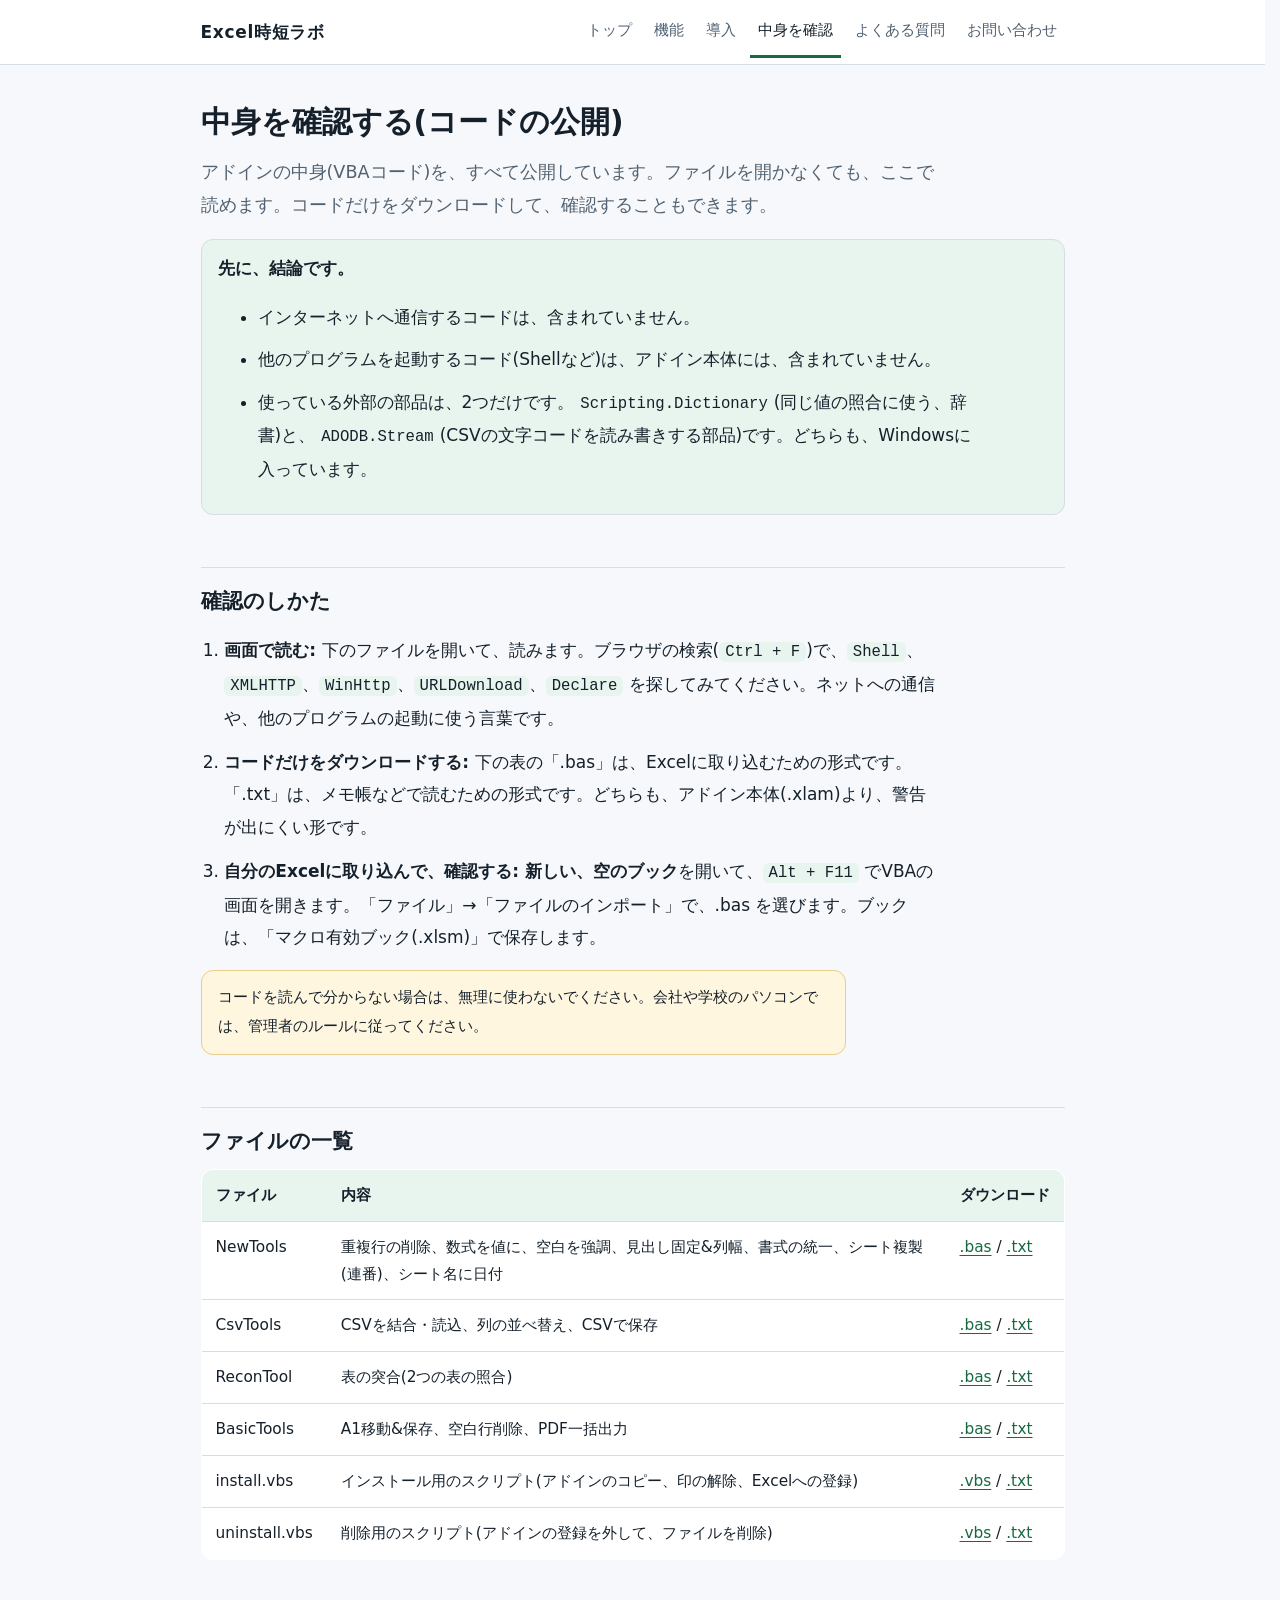
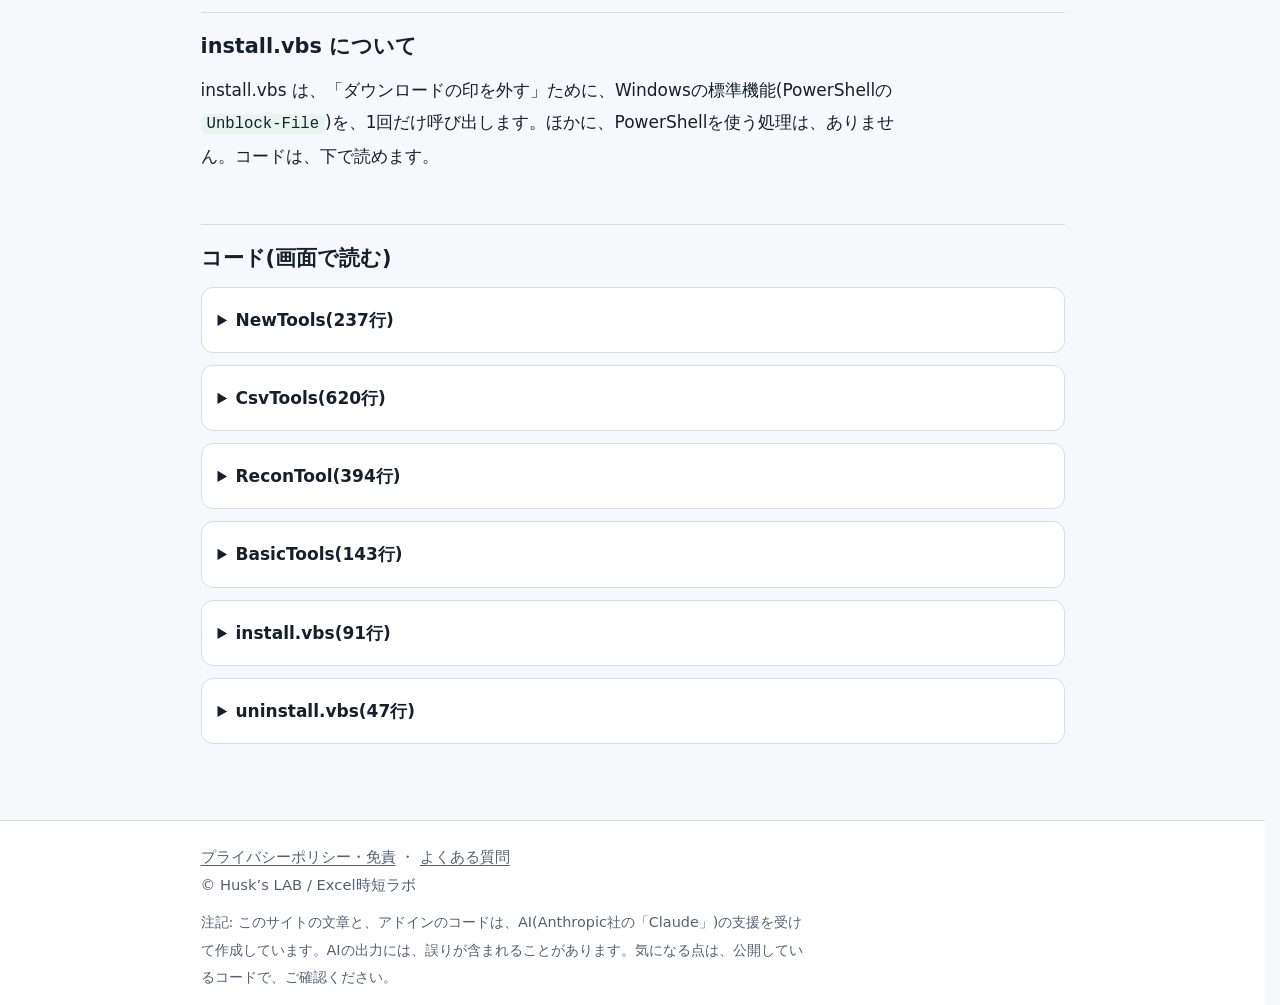
==== commit 2406986e: "Add files via upload" ====
--- a/code.html
+++ b/code.html
@@ -1588,7 +1588,7 @@
 
 <footer class="site"><div class="wrap">
   <a href="privacy.html">プライバシーポリシー・免責</a> ・ <a href="faq.html">よくある質問</a><br>
-  © Excel時短ラボ
+  © Husk’s LAB / Excel時短ラボ
 
   <p class="small" style="margin:10px 0 0;max-width:42em">注記: このサイトの文章と、アドインのコードは、AI(Anthropic社の「Claude」)の支援を受けて作成しています。AIの出力には、誤りが含まれることがあります。気になる点は、公開しているコードで、ご確認ください。</p>
 </div></footer>
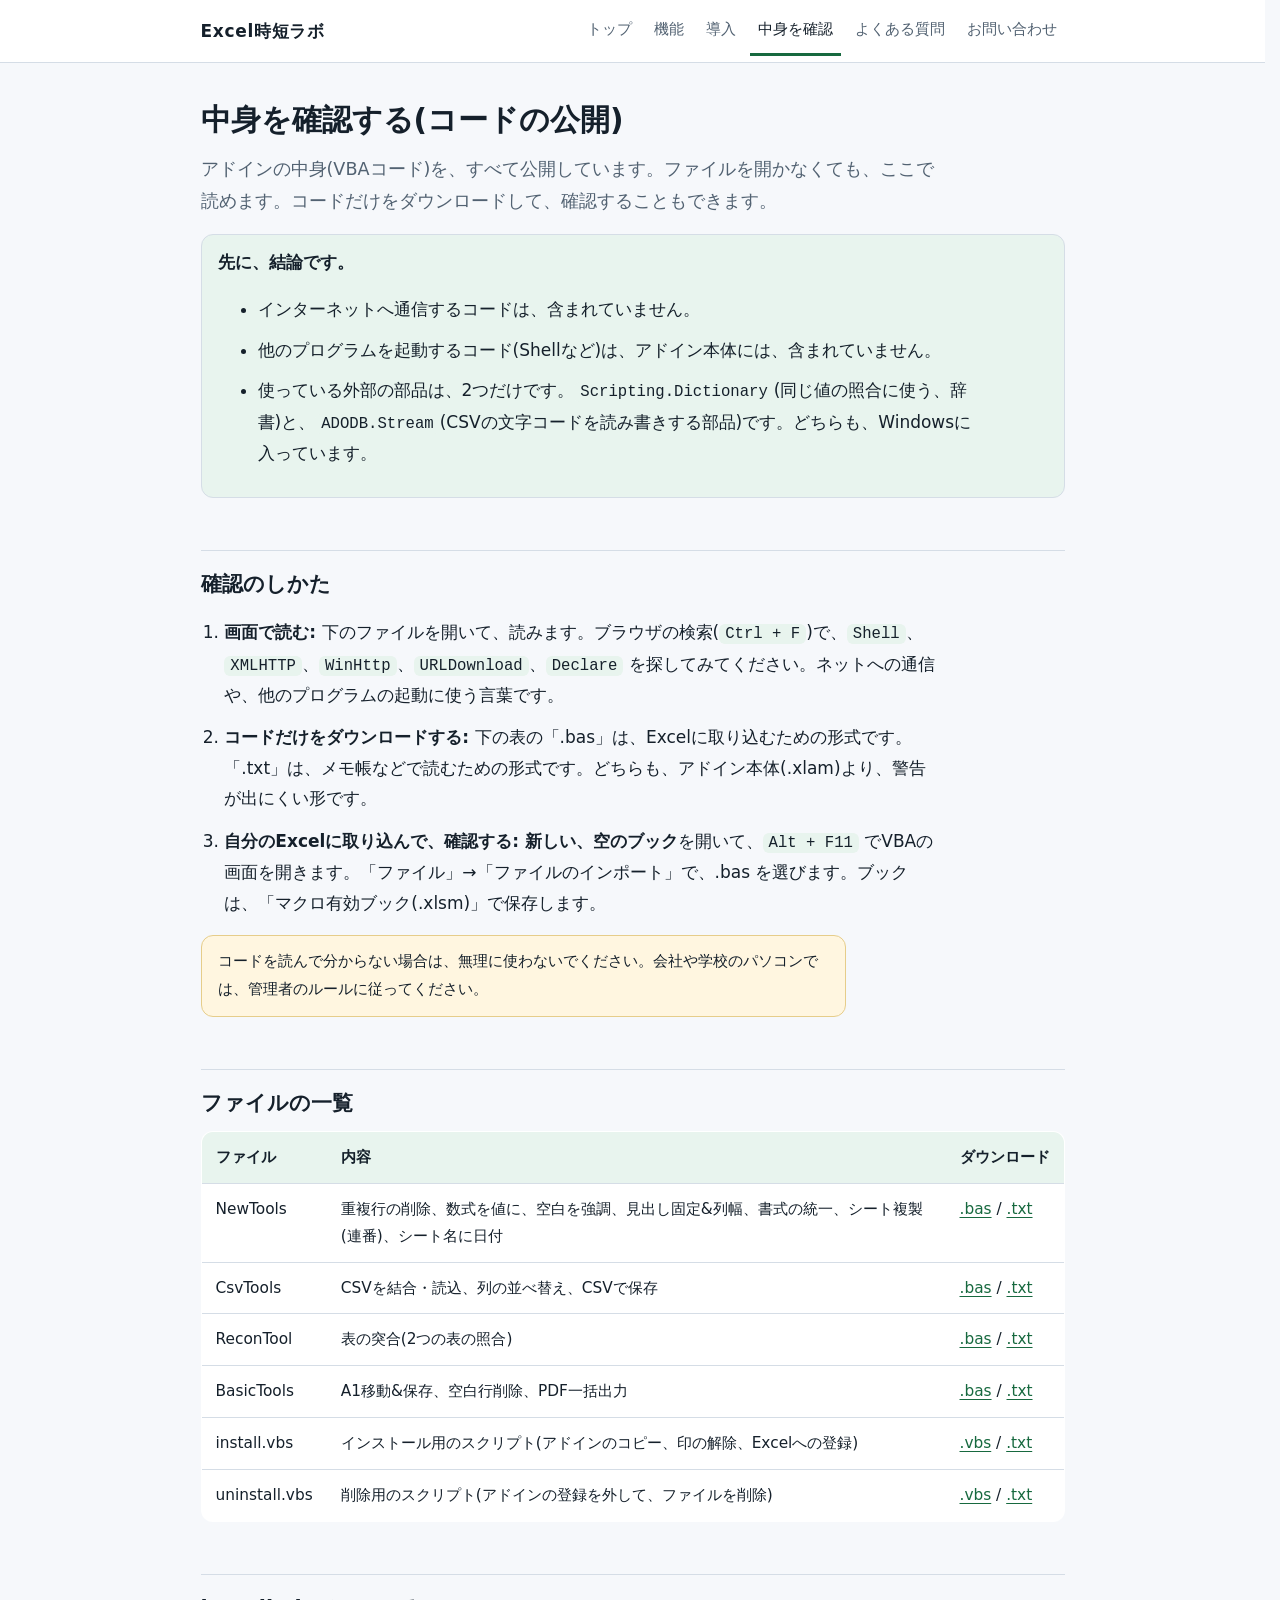
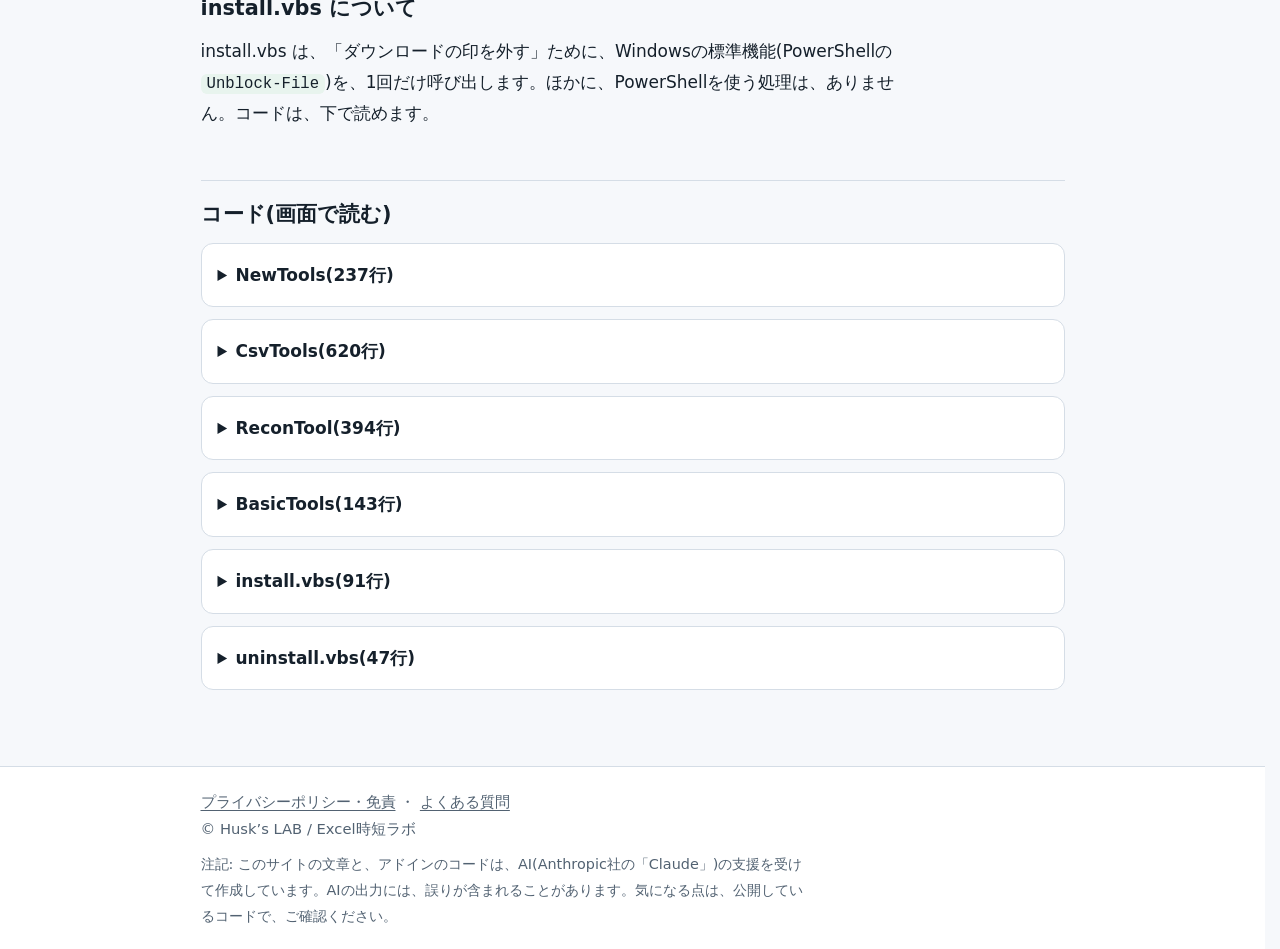
==== commit 8be90ff9: "Add files via upload" ====
--- a/code.html
+++ b/code.html
@@ -5,7 +5,14 @@
 <meta name="viewport" content="width=device-width, initial-scale=1">
 <title>中身を確認する(コードの公開)|Excel時短ラボ</title>
 <meta name="description" content="アドインのVBAコードを、すべて公開しています。画面で読めて、コードだけをダウンロードして確認することもできます。">
-<link rel="stylesheet" href="style.css">
+<link rel="stylesheet" href="style.css">
+<link rel="icon" href="favicon.svg" type="image/svg+xml">
+<link rel="apple-touch-icon" href="apple-touch-icon.png">
+<meta property="og:type" content="website">
+<meta property="og:site_name" content="Excel時短ラボ">
+<meta property="og:title" content="中身を確認する(コードの公開)|Excel時短ラボ">
+<meta property="og:image" content="https://husk509.github.io/excel-jitan-lab/og-image.png">
+<meta name="twitter:card" content="summary_large_image">
 </head>
 <body>
 <a class="skip" href="#main">本文へ移動</a>
--- a/style.css
+++ b/style.css
@@ -1,20 +1,20 @@
 :root {
   --bg: #f6f8fb; --card: #ffffff; --text: #15202b; --muted: #526272; --line: #d5dde6;
   --accent: #17693f; --accent-ink: #ffffff; --soft: #e8f4ee; --warn: #fff6e0; --warn-line: #e6cd8a; --code-bg: #0f1720; --code-ink: #e6edf3;
-  --hero: #eaf4ee;
+  --hero: #eaf4ee; --focus: #a14d00;
 }
 @media (prefers-color-scheme: dark) {
   :root:not([data-theme="light"]) {
     --bg: #0e141b; --card: #17202a; --text: #e8eef4; --muted: #a3b3c2; --line: #2f3c49;
     --accent: #4cc38a; --accent-ink: #08140e; --soft: #15291f; --warn: #2b2411; --warn-line: #5a4a1a; --code-bg: #0a0f15; --code-ink: #dbe6f0;
-    --hero: #12211a;
+    --hero: #12211a; --focus: #ffc266;
   }
 }
 * { box-sizing: border-box; }
 html { scroll-behavior: smooth; overflow-y: scroll; scrollbar-gutter: stable; }
-body { margin: 0; background: var(--bg); color: var(--text); font: 17px/1.9 system-ui, "Yu Gothic UI", "Yu Gothic", "Hiragino Sans", Meiryo, sans-serif; -webkit-text-size-adjust: 100%; }
+body { margin: 0; background: var(--bg); color: var(--text); font: 17px/1.8 system-ui, "Yu Gothic UI", "Yu Gothic", "Hiragino Sans", Meiryo, sans-serif; -webkit-text-size-adjust: 100%; }
 a { color: var(--accent); text-underline-offset: 3px; }
-a:focus-visible, summary:focus-visible, .btn:focus-visible { outline: 3px solid #f0a500; outline-offset: 2px; border-radius: 6px; }
+a:focus-visible, summary:focus-visible, .btn:focus-visible { outline: 3px solid var(--focus); outline-offset: 3px; border-radius: 6px; }
 .skip { position: absolute; left: -999px; top: 0; background: var(--accent); color: var(--accent-ink); padding: 10px 16px; z-index: 10; }
 .skip:focus { left: 8px; top: 8px; }
 .wrap { max-width: 900px; margin: 0 auto; padding: 0 18px; }
@@ -55,7 +55,7 @@
 
 .note { background: var(--warn); border: 1px solid var(--warn-line); border-radius: 12px; padding: 12px 16px; margin: 16px 0; font-size: .96rem; }
 .ok { background: var(--soft); border: 1px solid var(--line); border-radius: 12px; padding: 12px 16px; margin: 16px 0; }
-.tag { display: inline-block; font-size: .75rem; color: var(--muted); border: 1px solid var(--line); border-radius: 999px; padding: 0 10px; margin-right: 6px; }
+.tag { display: inline-block; font-size: .82rem; color: var(--muted); border: 1px solid var(--line); border-radius: 999px; padding: 0 10px; margin-right: 6px; }
 
 .toc { display: flex; flex-wrap: wrap; gap: 8px; margin: 14px 0 0; padding: 0; list-style: none; }
 .toc li { margin: 0; max-width: none; }
@@ -104,7 +104,7 @@
 .ba div { margin: 0; max-width: none; font-size: .96rem; line-height: 1.6; }
 .ba .arrow { color: var(--accent); font-weight: 800; font-size: 1.3rem; }
 .ba .after { font-weight: 700; }
-.ba .label { display: block; font-size: .72rem; color: var(--muted); font-weight: 600; }
+.ba .label { display: block; font-size: .82rem; color: var(--muted); font-weight: 600; }
 
 .cta-band { background: var(--hero); border: 1px solid var(--line); border-radius: 20px; padding: 24px 24px 18px; margin: 48px 0 0; text-align: center; }
 .cta-band h2 { border: 0; margin: 0 0 6px; padding: 0; }
@@ -140,5 +140,6 @@
 
 /* 写真: スマホでは、横にスクロールして大きく見る */
 .scrollx { overflow-x: auto; -webkit-overflow-scrolling: touch; }
-@media (max-width: 640px) { .scrollx img { min-width: 680px; width: 680px !important; max-width: none !important; } }
-.scrollx + .small, .shot .hint { font-size: .82rem; color: var(--muted); }
+@media (max-width: 640px) { .scrollx img { min-width: 820px; width: 820px !important; max-width: none !important; } }
+.dl-meta { margin: 2px 0 10px; }
+.scrollx + .small, .shot .hint { font-size: .82rem; color: var(--muted); }
